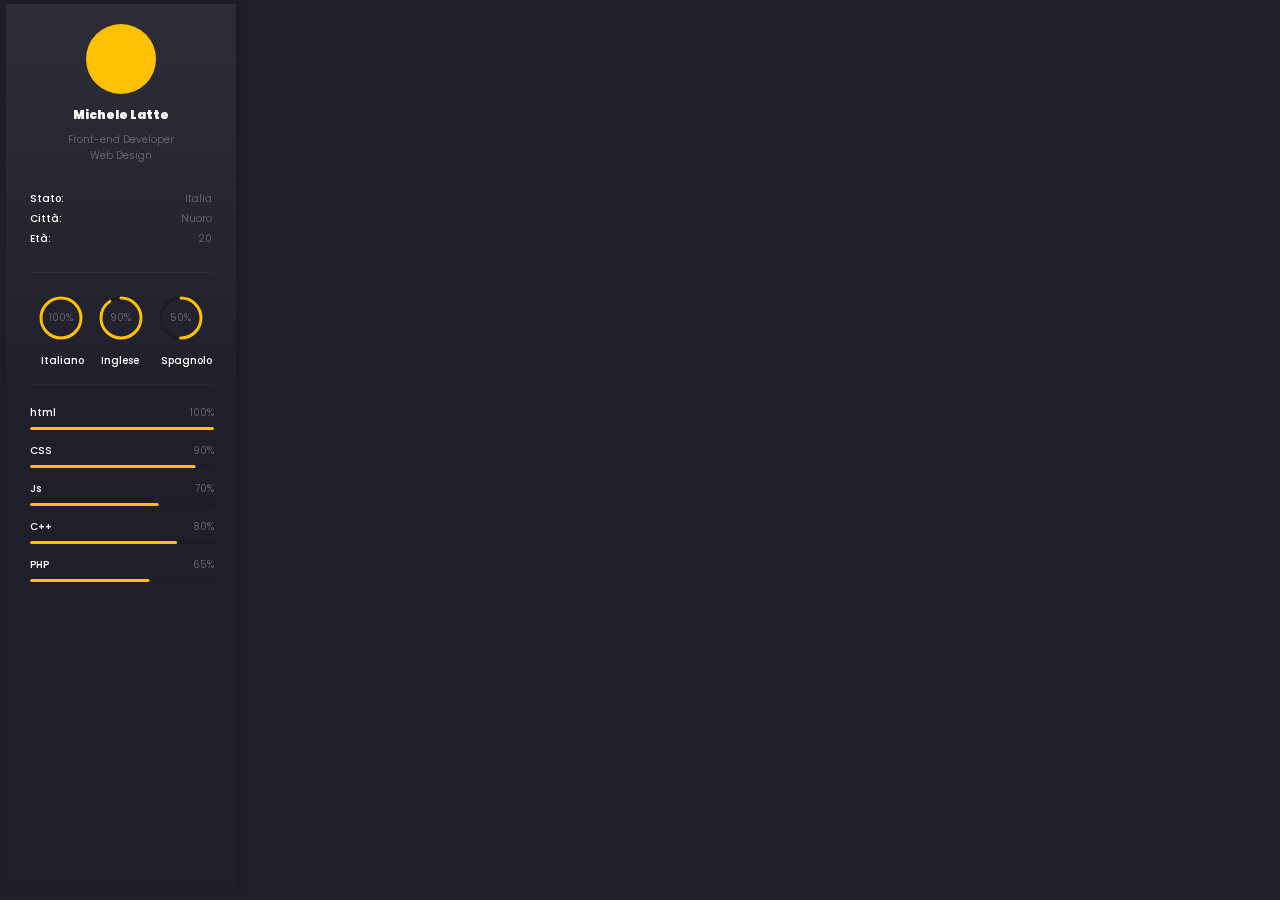
==== index.html @ 339bf73b "modifiche finali sidebar" ====
<!DOCTYPE html>
<html>
    <head>
        <title>portfolio</title>
        <meta charset = "UTF-8">
        <meta name = "viewport" content = "width=device-width, initial-scale=1.0">
        <link href = "https://fonts.googleapis.com/css2?family=Poppins:wght@300;400;500;600&display=swap" rel="stylesheet">
        <link rel = "stylesheet" href = "style.css">    
    </head>
    <body>

        <!-- Bottone sidebar mobile-->
        <button class = "menu-toggle" onclick = "Sidebar()">></button>
        
        <!-- Sidebar -->
        <div class = "sidebar" id = "sidebar">
            <div class = "profile">
                <div class = "pfp"></div>
                <div class = "profile_texts">
                    <p class = "Title">Michele Latte</p>
                    <p class = "Subtitle">Front-end Developer</p>
                    <p class = "Subtitle">Web Design</p>
                </div>    
            </div>

            <div class = "personal_informations">
                <div class = "personal_box">
                    <span class = "personal_a">Stato:</span>
                    <span class = "personal_b">Italia</span>
                </div>
                <div class = "personal_box">
                    <span class = "personal_a">Città:</span>
                    <span class = "personal_b">Nuoro</span>
                </div>
                <div class = "personal_box">
                    <span class = "personal_a">Età:</span>
                    <span class = "personal_b">20</span>    
                </div>    
            </div>

            <hr class = "separè">
            <div class = "languages">
                <div class = "linguistic-knowledge">
                    <div class = "circle-container">
                        <svg class = "svg-container" width = "50" height = "50" viewBox = "0 0 50 50">
                            <circle class = "circle-void-part" r = "20" cx = "25" cy = "25"></circle>
                            <circle class = "circle-yellow-part" r = "20" cx = "25" cy = "25"></circle>
                        </svg>
                        <div class = "circle-value">100%</div>
                    </div>
                    <div class = "language-name">Italiano</div>
                </div>
                <div class = "linguistic-knowledge">
                    <div class = "circle-container">
                        <svg class = "svg-container" width = "50" height = "50" viewBox = "0 0 50 50">
                            <circle class = "circle-void-part" r = "20" cx = "25" cy = "25"></circle>
                            <circle class = "circle-yellow-part" r = "20" cx = "25" cy = "25"></circle>
                        </svg>
                        <div class = "circle-value">90%</div>
                    </div>
                    <div class = "language-name">Inglese</div>
                </div>
                <div class = "linguistic-knowledge">
                    <div class = "circle-container">
                        <svg class = "svg-container" width = "50" height = "50" viewBox = "0 0 50 50">
                            <circle class = "circle-void-part" r = "20" cx = "25" cy = "25"></circle>
                            <circle class = "circle-yellow-part" r = "20" cx = "25" cy = "25"></circle>
                        </svg>
                        <div class = "circle-value">50%</div>
                    </div>
                    <div class = "language-name">Spagnolo</div>
                </div>    
            </div>

            <hr class = "separè">
            <div class = "programming-knowledge">
                <div class = "programming-language-info">
                    <span class = "programming-language-name">html</span>
                    <span class = "programming-language-knowledge">100%</span>
                </div>
                <div class = "programming-progress-bar">
                    <svg class = "progress-bar" width = "100%" height = "3">
                        <rect class = "void-bar" width = "100%" height = "3"></rect>
                        <rect class = "yellow-bar" width = "100%" height = "3"></rect>
                    </svg>
                </div>
                <div class = "programming-language-info">
                    <span class = "programming-language-name">CSS</span>
                    <span class = "programming-language-knowledge">90%</span>
                </div>
                <div class = "programming-progress-bar">
                    <svg class = "progress-bar" width = "100%" height = "3">
                        <rect class = "void-bar" width = "100%" height = "3"></rect>
                        <rect class = "yellow-bar" width = "90%" height = "3"></rect>
                    </svg>
                </div>
                <div class = "programming-language-info">
                    <span class = "programming-language-name">Js</span>
                    <span class = "programming-language-knowledge">70%</span>
                </div>
                <div class = "programming-progress-bar">
                    <svg class = "progress-bar" width = "100%" height = "3">
                        <rect class = "void-bar" width = "100%" height = "3"></rect>
                        <rect class = "yellow-bar" width = "70%" height = "3"></rect>
                    </svg>
                </div>
                <div class = "programming-language-info">
                    <span class = "programming-language-name">C++</span>
                    <span class = "programming-language-knowledge">80%</span>
                </div>
                <div class = "programming-progress-bar">
                    <svg class = "progress-bar" width = "100%" height = "3">
                        <rect class = "void-bar" width = "100%" height = "3"></rect>
                        <rect class = "yellow-bar" width = "80%" height = "3"></rect>
                    </svg>
                </div>
                <div class = "programming-language-info">
                    <span class = "programming-language-name">PHP</span>
                    <span class = "programming-language-knowledge">65%</span>
                </div>
                <div class = "programming-progress-bar">
                    <svg class = "progress-bar" width = "100%" height = "3">
                        <rect class = "void-bar" width = "100%" height = "3"></rect>
                        <rect class = "yellow-bar" width = "65%" height = "3"></rect>
                    </svg>
                </div>   
            </div>
        </div>
    </body>
</html>
<script src = "script.js"></script>
---- style.css ----
:root {
    --colore_principale: #1f1f29;
    --colore_sidebar: #1f1f2b;
    --colore_profilo: #24242f;
    --colore_separè: #62626e2a;
    --colore_schede: #2c2c37;
    --colore_sottotitolo: #62626e;
    --giallo: #ffc101;
    --colore_vuoto: #1b1d24;
}

body, html {
    background-color: var( --colore_principale );
    font-family: 'Poppins', sans-serif;
    margin: 0;
    padding: 0;
}

.menu-toggle{
    display: none;
}
.sidebar {
    position: fixed;
    height: 98vh;
    width: 230px;
    background: linear-gradient( to bottom, #2c2c37 5%, #1f1f2b 47% );
    margin-top: 4px;
    margin-left: 6px;
    box-shadow: 2px 0 10px rgba( 0, 0, 0, 0.2 );
    overflow-y: auto;
}

.profile {
    height: 145px;
    width: 100%;
    padding-top: 20px;
    display: flex;
    flex-direction: column;
    align-items: center;
}

.profile .profile_texts {
    display: flex;
    flex-direction: column;
    align-items: center;
    text-align: center;
}

.profile .Title {
    font-size: 12px;
    color: #fff;
    font-weight: 900;
    margin-bottom: 8px;
}

.profile .Subtitle {
    font-weight: 400;
    font-size: 10px;
    color: var( --colore_sottotitolo );
    margin: 0;
}

.pfp {
    background-color: var( --giallo );
    height: 70px;
    width: 70px;
    border-radius: 50%;
}

.personal_informations {
    padding: 20px 24px 8px;
    display: flex;
    flex-direction: column;
}

.personal_box {
    justify-content: space-between;
    display: flex;
    flex-direction: row;
    padding: 2px 0px;
}

.personal_a {
    text-align: left;
    color: #fff;
    font-weight: 500;
    font-size: 10px;
}

.personal_b {
    text-align: right;
    color: var( --colore_sottotitolo );
    font-weight: 400;
    font-size: 10px;
}

.separè {
    height: 1px;
    width: 80%;
    background-color: var( --colore_separè );
    margin-top: 15px;
    margin-left: 24px;
    border: none;
}

.languages{
    display: flex;
    flex-direction: row;
    justify-content: center;
    padding: 0px 30px;
    margin-top: 20px;
    margin-left: 5px;
}

.linguistic-knowledge {
    display: flex;
    flex-direction: column;
    gap: 10px;
    justify-content: center;
    padding: 0px 5px;
}

.circle-container {
    position: relative;
    width: 50px;
    height: 50px;
}

.svg-container {
    transform: rotate( -90deg );
    width: 100%;
    height: 100%;
}

.circle-void-part {
    fill: transparent;
    stroke: var( --colore_vuoto );
    stroke-width: 3;
}

.circle-yellow-part {
    fill: transparent;
    stroke: var( --giallo );
    stroke-width: 3;
    stroke-linecap: round;
    transition: stroke-dashoffset 0.5s ease-in-out;
}

.circle-value {
    position: absolute;
    top: 50%;
    left: 50%;
    transform: translate( -50%, -50% );
    font-size: 10px;
    color: var(--colore_sottotitolo);
    font-weight: 400;
}

.language-name{
    padding-left: 5px;
    color: #fff;
    font-weight: 500;
    font-size: 10px;
}

.programming-knowledge{
    width: 80%;
    margin-left: 24px;
    margin-top: 20px;
    display: flex;
    flex-direction: column;
}

.programming-language-info{
    width: 100%;
    display: flex;
    flex-direction: row;
    justify-content: space-between;
    margin-bottom: 0px;
}

.programming-language-name {
    text-align: left;
    color: #fff;
    font-weight: 500;
    font-size: 10px;
}

.programming-language-knowledge {
    text-align: right;
    color: var( --colore_sottotitolo );
    font-weight: 400;
    font-size: 10px;
}

.programming-progress-bar{
    height: 4px;
    margin-top: -8px;
    margin-bottom: 26px;
}

.progress-bar {
    margin-top: 0px;
    width: 100%;
    height: 4px;
}

.void-bar {
    fill: var(--colore_vuoto); 
    rx: 2;
    ry: 2;
}

.yellow-bar {
    fill: var(--giallo);    
    rx: 2;
    ry: 2;
}


/* Design da Mobile*/
@media screen and (max-width: 600px) {
    .sidebar {
        transform: translateX(-100%);
        width: 200px;
        height: 100vh;
        position: fixed;
        top: 0;
        left: 0;
        box-shadow: 2px 0 10px rgba(0, 0, 0, 0.2);
    }

    .content {
        margin-left: 0;
    }

    .menu-toggle {
        display: block;
        position: fixed;
        top: 10px;
        left: 10px;
        background-color: var(--giallo);
        color: black;
        border: none;
        font-size: 20px;
        padding: 10px;
        cursor: pointer;
        z-index: 100;
    }

    .sidebar.open {
        transform: translateX(0);
    }
}
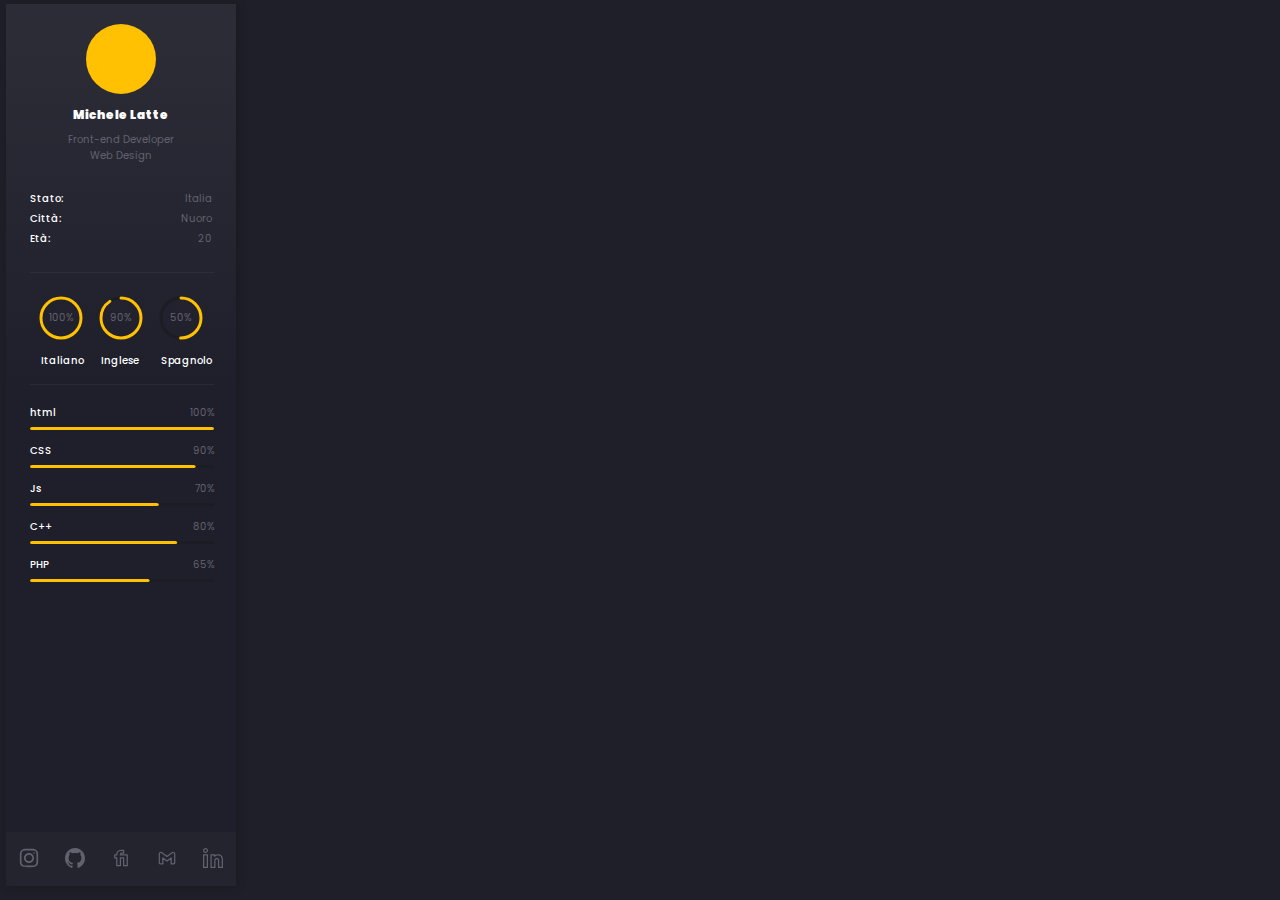
==== commit 191148ba: "modifiche collegamenti sidebar" ====
--- a/index.html
+++ b/index.html
@@ -8,124 +8,144 @@
         <link rel = "stylesheet" href = "style.css">    
     </head>
     <body>
-
         <!-- Bottone sidebar mobile-->
         <button class = "menu-toggle" onclick = "Sidebar()">></button>
-        
+
         <!-- Sidebar -->
-        <div class = "sidebar" id = "sidebar">
-            <div class = "profile">
-                <div class = "pfp"></div>
-                <div class = "profile_texts">
-                    <p class = "Title">Michele Latte</p>
-                    <p class = "Subtitle">Front-end Developer</p>
-                    <p class = "Subtitle">Web Design</p>
-                </div>    
+        <div class = "sidebar">
+            <div class="sidebar-main">
+                <div class = "profile">
+                    <div class = "pfp"></div>
+                    <div class = "profile_texts">
+                        <p class = "Title">Michele Latte</p>
+                        <p class = "Subtitle">Front-end Developer</p>
+                        <p class = "Subtitle">Web Design</p>
+                    </div>    
+                </div>
+
+                <div class = "personal_informations">
+                    <div class = "personal_box">
+                        <span class = "personal_a">Stato:</span>
+                        <span class = "personal_b">Italia</span>
+                    </div>
+                    <div class = "personal_box">
+                        <span class = "personal_a">Città:</span>
+                        <span class = "personal_b">Nuoro</span>
+                    </div>
+                    <div class = "personal_box">
+                        <span class = "personal_a">Età:</span>
+                        <span class = "personal_b">20</span>    
+                    </div>    
+                </div>
+
+                <hr class = "separè">
+                <div class = "languages">
+                    <div class = "linguistic-knowledge">
+                        <div class = "circle-container">
+                            <svg class = "svg-container" width = "50" height = "50" viewBox = "0 0 50 50">
+                                <circle class = "circle-void-part" r = "20" cx = "25" cy = "25"></circle>
+                                <circle class = "circle-yellow-part" r = "20" cx = "25" cy = "25"></circle>
+                            </svg>
+                            <div class = "circle-value">100%</div>
+                        </div>
+                        <div class = "language-name">Italiano</div>
+                    </div>
+                    <div class = "linguistic-knowledge">
+                        <div class = "circle-container">
+                            <svg class = "svg-container" width = "50" height = "50" viewBox = "0 0 50 50">
+                                <circle class = "circle-void-part" r = "20" cx = "25" cy = "25"></circle>
+                                <circle class = "circle-yellow-part" r = "20" cx = "25" cy = "25"></circle>
+                            </svg>
+                            <div class = "circle-value">90%</div>
+                        </div>
+                        <div class = "language-name">Inglese</div>
+                    </div>
+                    <div class = "linguistic-knowledge">
+                        <div class = "circle-container">
+                            <svg class = "svg-container" width = "50" height = "50" viewBox = "0 0 50 50">
+                                <circle class = "circle-void-part" r = "20" cx = "25" cy = "25"></circle>
+                                <circle class = "circle-yellow-part" r = "20" cx = "25" cy = "25"></circle>
+                            </svg>
+                            <div class = "circle-value">50%</div>
+                        </div>
+                        <div class = "language-name">Spagnolo</div>
+                    </div>    
+                </div>
+
+                <hr class = "separè">
+                <div class = "programming-knowledge">
+                    <div class = "programming-language-info">
+                        <span class = "programming-language-name">html</span>
+                        <span class = "programming-language-knowledge">100%</span>
+                    </div>
+                    <div class="programming-progress-bar">
+                        <svg class="progress-bar" width="100%" height="3">
+                            <rect class="void-bar" width="100%" height="3"></rect>
+                            <rect class="yellow-bar" width="100%" height="3"></rect>
+                        </svg>
+                    </div>
+                    <div class = "programming-language-info">
+                        <span class = "programming-language-name">CSS</span>
+                        <span class = "programming-language-knowledge">90%</span>
+                    </div>
+                    <div class="programming-progress-bar">
+                        <svg class="progress-bar" width="100%" height="3">
+                            <rect class="void-bar" width="100%" height="3"></rect>
+                            <rect class="yellow-bar" width="90%" height="3"></rect>
+                        </svg>
+                    </div>
+                    <div class = "programming-language-info">
+                        <span class = "programming-language-name">Js</span>
+                        <span class = "programming-language-knowledge">70%</span>
+                    </div>
+                    <div class="programming-progress-bar">
+                        <svg class="progress-bar" width="100%" height="3">
+                            <rect class="void-bar" width="100%" height="3"></rect>
+                            <rect class="yellow-bar" width="70%" height="3"></rect>
+                        </svg>
+                    </div>
+                    <div class = "programming-language-info">
+                        <span class = "programming-language-name">C++</span>
+                        <span class = "programming-language-knowledge">80%</span>
+                    </div>
+                    <div class="programming-progress-bar">
+                        <svg class="progress-bar" width="100%" height="3">
+                            <rect class="void-bar" width="100%" height="3"></rect>
+                            <rect class="yellow-bar" width="80%" height="3"></rect>
+                        </svg>
+                    </div>
+                    <div class = "programming-language-info">
+                        <span class = "programming-language-name">PHP</span>
+                        <span class = "programming-language-knowledge">65%</span>
+                    </div>
+                    <div class="programming-progress-bar">
+                        <svg class="progress-bar" width="100%" height="3">
+                            <rect class="void-bar" width="100%" height="3"></rect>
+                            <rect class="yellow-bar" width="65%" height="3"></rect>
+                        </svg>
+                    </div>   
+                </div>
             </div>
 
-            <div class = "personal_informations">
-                <div class = "personal_box">
-                    <span class = "personal_a">Stato:</span>
-                    <span class = "personal_b">Italia</span>
-                </div>
-                <div class = "personal_box">
-                    <span class = "personal_a">Città:</span>
-                    <span class = "personal_b">Nuoro</span>
-                </div>
-                <div class = "personal_box">
-                    <span class = "personal_a">Età:</span>
-                    <span class = "personal_b">20</span>    
-                </div>    
-            </div>
-
-            <hr class = "separè">
-            <div class = "languages">
-                <div class = "linguistic-knowledge">
-                    <div class = "circle-container">
-                        <svg class = "svg-container" width = "50" height = "50" viewBox = "0 0 50 50">
-                            <circle class = "circle-void-part" r = "20" cx = "25" cy = "25"></circle>
-                            <circle class = "circle-yellow-part" r = "20" cx = "25" cy = "25"></circle>
-                        </svg>
-                        <div class = "circle-value">100%</div>
-                    </div>
-                    <div class = "language-name">Italiano</div>
-                </div>
-                <div class = "linguistic-knowledge">
-                    <div class = "circle-container">
-                        <svg class = "svg-container" width = "50" height = "50" viewBox = "0 0 50 50">
-                            <circle class = "circle-void-part" r = "20" cx = "25" cy = "25"></circle>
-                            <circle class = "circle-yellow-part" r = "20" cx = "25" cy = "25"></circle>
-                        </svg>
-                        <div class = "circle-value">90%</div>
-                    </div>
-                    <div class = "language-name">Inglese</div>
-                </div>
-                <div class = "linguistic-knowledge">
-                    <div class = "circle-container">
-                        <svg class = "svg-container" width = "50" height = "50" viewBox = "0 0 50 50">
-                            <circle class = "circle-void-part" r = "20" cx = "25" cy = "25"></circle>
-                            <circle class = "circle-yellow-part" r = "20" cx = "25" cy = "25"></circle>
-                        </svg>
-                        <div class = "circle-value">50%</div>
-                    </div>
-                    <div class = "language-name">Spagnolo</div>
-                </div>    
-            </div>
-
-            <hr class = "separè">
-            <div class = "programming-knowledge">
-                <div class = "programming-language-info">
-                    <span class = "programming-language-name">html</span>
-                    <span class = "programming-language-knowledge">100%</span>
-                </div>
-                <div class = "programming-progress-bar">
-                    <svg class = "progress-bar" width = "100%" height = "3">
-                        <rect class = "void-bar" width = "100%" height = "3"></rect>
-                        <rect class = "yellow-bar" width = "100%" height = "3"></rect>
-                    </svg>
-                </div>
-                <div class = "programming-language-info">
-                    <span class = "programming-language-name">CSS</span>
-                    <span class = "programming-language-knowledge">90%</span>
-                </div>
-                <div class = "programming-progress-bar">
-                    <svg class = "progress-bar" width = "100%" height = "3">
-                        <rect class = "void-bar" width = "100%" height = "3"></rect>
-                        <rect class = "yellow-bar" width = "90%" height = "3"></rect>
-                    </svg>
-                </div>
-                <div class = "programming-language-info">
-                    <span class = "programming-language-name">Js</span>
-                    <span class = "programming-language-knowledge">70%</span>
-                </div>
-                <div class = "programming-progress-bar">
-                    <svg class = "progress-bar" width = "100%" height = "3">
-                        <rect class = "void-bar" width = "100%" height = "3"></rect>
-                        <rect class = "yellow-bar" width = "70%" height = "3"></rect>
-                    </svg>
-                </div>
-                <div class = "programming-language-info">
-                    <span class = "programming-language-name">C++</span>
-                    <span class = "programming-language-knowledge">80%</span>
-                </div>
-                <div class = "programming-progress-bar">
-                    <svg class = "progress-bar" width = "100%" height = "3">
-                        <rect class = "void-bar" width = "100%" height = "3"></rect>
-                        <rect class = "yellow-bar" width = "80%" height = "3"></rect>
-                    </svg>
-                </div>
-                <div class = "programming-language-info">
-                    <span class = "programming-language-name">PHP</span>
-                    <span class = "programming-language-knowledge">65%</span>
-                </div>
-                <div class = "programming-progress-bar">
-                    <svg class = "progress-bar" width = "100%" height = "3">
-                        <rect class = "void-bar" width = "100%" height = "3"></rect>
-                        <rect class = "yellow-bar" width = "65%" height = "3"></rect>
-                    </svg>
-                </div>   
+            <div class="sidebar-footer">
+                <button id="instagram">
+                    <svg width="20px" height="20px" viewBox="0 0 24.00 24.00" fill="none" xmlns="http://www.w3.org/2000/svg"><g id="SVGRepo_bgCarrier" stroke-width="0"></g><g id="SVGRepo_tracerCarrier" stroke-linecap="round" stroke-linejoin="round" stroke="#CCCCCC" stroke-width="0.048"></g><g id="SVGRepo_iconCarrier"> <path fill-rule="evenodd" clip-rule="evenodd" d="M12 18C15.3137 18 18 15.3137 18 12C18 8.68629 15.3137 6 12 6C8.68629 6 6 8.68629 6 12C6 15.3137 8.68629 18 12 18ZM12 16C14.2091 16 16 14.2091 16 12C16 9.79086 14.2091 8 12 8C9.79086 8 8 9.79086 8 12C8 14.2091 9.79086 16 12 16Z" fill="#62626e"></path> <path d="M18 5C17.4477 5 17 5.44772 17 6C17 6.55228 17.4477 7 18 7C18.5523 7 19 6.55228 19 6C19 5.44772 18.5523 5 18 5Z" fill="#62626e"></path> <path fill-rule="evenodd" clip-rule="evenodd" d="M1.65396 4.27606C1 5.55953 1 7.23969 1 10.6V13.4C1 16.7603 1 18.4405 1.65396 19.7239C2.2292 20.8529 3.14708 21.7708 4.27606 22.346C5.55953 23 7.23969 23 10.6 23H13.4C16.7603 23 18.4405 23 19.7239 22.346C20.8529 21.7708 21.7708 20.8529 22.346 19.7239C23 18.4405 23 16.7603 23 13.4V10.6C23 7.23969 23 5.55953 22.346 4.27606C21.7708 3.14708 20.8529 2.2292 19.7239 1.65396C18.4405 1 16.7603 1 13.4 1H10.6C7.23969 1 5.55953 1 4.27606 1.65396C3.14708 2.2292 2.2292 3.14708 1.65396 4.27606ZM13.4 3H10.6C8.88684 3 7.72225 3.00156 6.82208 3.0751C5.94524 3.14674 5.49684 3.27659 5.18404 3.43597C4.43139 3.81947 3.81947 4.43139 3.43597 5.18404C3.27659 5.49684 3.14674 5.94524 3.0751 6.82208C3.00156 7.72225 3 8.88684 3 10.6V13.4C3 15.1132 3.00156 16.2777 3.0751 17.1779C3.14674 18.0548 3.27659 18.5032 3.43597 18.816C3.81947 19.5686 4.43139 20.1805 5.18404 20.564C5.49684 20.7234 5.94524 20.8533 6.82208 20.9249C7.72225 20.9984 8.88684 21 10.6 21H13.4C15.1132 21 16.2777 20.9984 17.1779 20.9249C18.0548 20.8533 18.5032 20.7234 18.816 20.564C19.5686 20.1805 20.1805 19.5686 20.564 18.816C20.7234 18.5032 20.8533 18.0548 20.9249 17.1779C20.9984 16.2777 21 15.1132 21 13.4V10.6C21 8.88684 20.9984 7.72225 20.9249 6.82208C20.8533 5.94524 20.7234 5.49684 20.564 5.18404C20.1805 4.43139 19.5686 3.81947 18.816 3.43597C18.5032 3.27659 18.0548 3.14674 17.1779 3.0751C16.2777 3.00156 15.1132 3 13.4 3Z" fill="#62626e"></path> </g></svg>
+                </button>
+                <button id="gitHub">
+                    <svg width="20px" height="20px" viewBox="0 0 20 20" version="1.1" xmlns="http://www.w3.org/2000/svg" xmlns:xlink="http://www.w3.org/1999/xlink" fill="#62626e" stroke="#62626e"><g id="SVGRepo_bgCarrier" stroke-width="0"></g><g id="SVGRepo_tracerCarrier" stroke-linecap="round" stroke-linejoin="round"></g><g id="SVGRepo_iconCarrier"> <title>github [#62626e]</title> <desc>Created with Sketch.</desc> <defs> </defs> <g id="Page-1" stroke="none" stroke-width="1" fill="none" fill-rule="evenodd"> <g id="Dribbble-Light-Preview" transform="translate(-140.000000, -7559.000000)" fill="#62626e"> <g id="icons" transform="translate(56.000000, 160.000000)"> <path d="M94,7399 C99.523,7399 104,7403.59 104,7409.253 C104,7413.782 101.138,7417.624 97.167,7418.981 C96.66,7419.082 96.48,7418.762 96.48,7418.489 C96.48,7418.151 96.492,7417.047 96.492,7415.675 C96.492,7414.719 96.172,7414.095 95.813,7413.777 C98.04,7413.523 100.38,7412.656 100.38,7408.718 C100.38,7407.598 99.992,7406.684 99.35,7405.966 C99.454,7405.707 99.797,7404.664 99.252,7403.252 C99.252,7403.252 98.414,7402.977 96.505,7404.303 C95.706,7404.076 94.85,7403.962 94,7403.958 C93.15,7403.962 92.295,7404.076 91.497,7404.303 C89.586,7402.977 88.746,7403.252 88.746,7403.252 C88.203,7404.664 88.546,7405.707 88.649,7405.966 C88.01,7406.684 87.619,7407.598 87.619,7408.718 C87.619,7412.646 89.954,7413.526 92.175,7413.785 C91.889,7414.041 91.63,7414.493 91.54,7415.156 C90.97,7415.418 89.522,7415.871 88.63,7414.304 C88.63,7414.304 88.101,7413.319 87.097,7413.247 C87.097,7413.247 86.122,7413.234 87.029,7413.87 C87.029,7413.87 87.684,7414.185 88.139,7415.37 C88.139,7415.37 88.726,7417.2 91.508,7416.58 C91.513,7417.437 91.522,7418.245 91.522,7418.489 C91.522,7418.76 91.338,7419.077 90.839,7418.982 C86.865,7417.627 84,7413.783 84,7409.253 C84,7403.59 88.478,7399 94,7399" id="github-[#62626e]"> </path> </g> </g> </g> </g></svg>
+                </button>
+                <button id="fiverr">
+                    <svg width="20px" height="20px" viewBox="0 0 192 192" xmlns="http://www.w3.org/2000/svg" fill="" stroke=""><g id="SVGRepo_bgCarrier" stroke-width="0"></g><g id="SVGRepo_tracerCarrier" stroke-linecap="round" stroke-linejoin="round"></g><g id="SVGRepo_iconCarrier"><path d="M0 0h192v192H0z" style="fill:none"></path><path d="M121.1 170h34.75V67.04H90.21v-7.72s0-9.01 9.01-9.01h21.88V22H99.22s-43.76 0-43.76 37.32v7.72h-19.3v28.31h19.3v74.64h34.75V95.36h30.89V170Z" style="stroke:#62626e;stroke-linejoin:round;stroke-width:12px;fill:none"></path></g></svg>
+                </button>
+                <button id="gmail">
+                    <svg width="20px" height="20px" viewBox="0 0 192 192" xmlns="http://www.w3.org/2000/svg" fill="none"><g id="SVGRepo_bgCarrier" stroke-width="0"></g><g id="SVGRepo_tracerCarrier" stroke-linecap="round" stroke-linejoin="round"></g><g id="SVGRepo_iconCarrier"><path stroke="#62626e" stroke-linejoin="round" stroke-width="12" d="M22 57.265V142c0 5.523 4.477 10 10 10h24V95.056l40 30.278 40-30.278V152h24c5.523 0 10-4.477 10-10V57.265c0-13.233-15.15-20.746-25.684-12.736L96 81.265 47.684 44.53C37.15 36.519 22 44.032 22 57.265Z"></path></g></svg>
+                </button>   
+                <button id="linkedin">
+                    <svg fill="#62626e" width="20px" height="20px" viewBox="0 0 1920 1920" xmlns="http://www.w3.org/2000/svg" stroke="#62626e"><g id="SVGRepo_bgCarrier" stroke-width="0"></g><g id="SVGRepo_tracerCarrier" stroke-linecap="round" stroke-linejoin="round"></g><g id="SVGRepo_iconCarrier"> <path d="M1168 601.321v74.955c72.312-44.925 155.796-71.11 282.643-71.11 412.852 0 465.705 308.588 465.705 577.417v733.213L1438.991 1920v-701.261c0-117.718-42.162-140.06-120.12-140.06-74.114 0-120.12 23.423-120.12 140.06V1920l-483.604-4.204V601.32H1168Zm-687.52-.792v1318.918H0V600.53h480.48Zm-120.12 120.12H120.12v1078.678h240.24V720.65Zm687.52.792H835.267v1075.316l243.364 2.162v-580.18c0-226.427 150.51-260.18 240.24-260.18 109.55 0 240.24 45.165 240.24 260.18v580.18l237.117-2.162v-614.174c0-333.334-93.573-457.298-345.585-457.298-151.472 0-217.057 44.925-281.322 98.98l-16.696 14.173H1047.88V721.441ZM240.24 0c132.493 0 240.24 107.748 240.24 240.24 0 132.493-107.747 240.24-240.24 240.24C107.748 480.48 0 372.733 0 240.24 0 107.748 107.748 0 240.24 0Zm0 120.12c-66.186 0-120.12 53.934-120.12 120.12s53.934 120.12 120.12 120.12 120.12-53.934 120.12-120.12-53.934-120.12-120.12-120.12Z" fill-rule="evenodd"></path> </g></svg>            </div>
+                </button> 
             </div>
         </div>
+           
     </body>
 </html>
 <script src = "script.js"></script>--- a/style.css
+++ b/style.css
@@ -15,18 +15,38 @@
     margin: 0;
     padding: 0;
 }
-
+button{
+    background: transparent;
+    border: none;
+}
 .menu-toggle{
     display: none;
 }
-.sidebar {
+
+.sidebar{
     position: fixed;
+    display: flex;
+    flex-direction: column;
     height: 98vh;
     width: 230px;
-    background: linear-gradient( to bottom, #2c2c37 5%, #1f1f2b 47% );
     margin-top: 4px;
     margin-left: 6px;
-    box-shadow: 2px 0 10px rgba( 0, 0, 0, 0.2 );
+    box-shadow: 2px 0 10px rgba( 0, 0, 0, 0.2 );    
+}
+.sidebar ::-webkit-scrollbar {
+    width: 5px;    
+}
+
+.sidebar ::-webkit-scrollbar-thumb {
+    background: var(--colore_sottotitolo); /* Colore della barra di scorrimento */
+    border-radius: 5px;
+}
+
+
+.sidebar-main {
+    height: 92vh;
+    width: 230px;
+    background: linear-gradient( to bottom, #2c2c37 5%, #1f1f2b 47% );
     overflow-y: auto;
 }
 
@@ -217,6 +237,17 @@
     ry: 2;
 }
 
+.sidebar-footer{
+    display: flex;
+    flex-direction: row;
+    justify-content: space-around;
+    height: 6vh;
+    background-color: var(--colore_profilo);
+    width: 230px;
+}
+.contact{
+    
+}
 
 /* Design da Mobile*/
 @media screen and (max-width: 600px) {
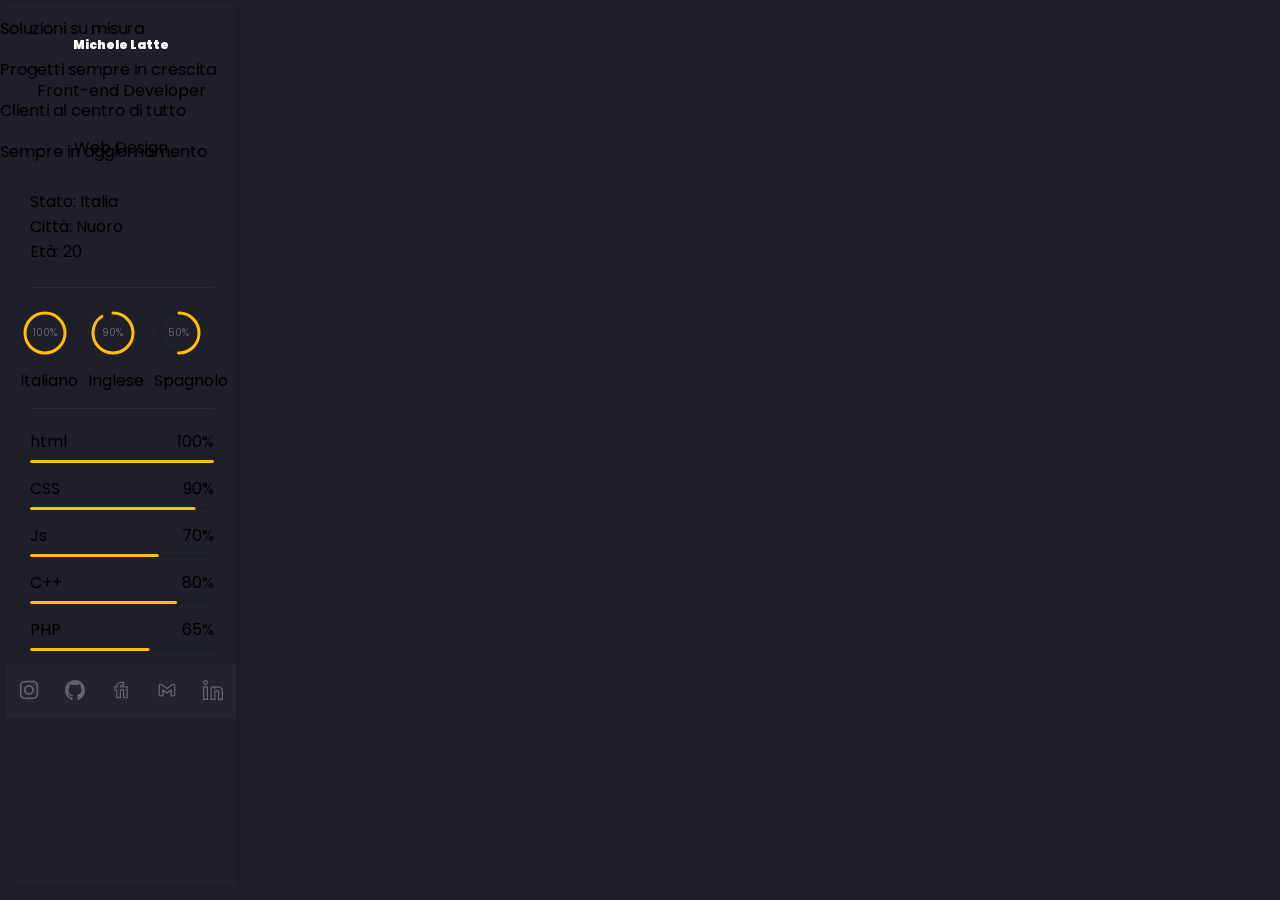
==== commit 67dc7a00: "inizio main section" ====
--- a/index.html
+++ b/index.html
@@ -12,29 +12,29 @@
         <button class = "menu-toggle" onclick = "Sidebar()">></button>
 
         <!-- Sidebar -->
-        <div class = "sidebar">
-            <div class="sidebar-main">
+        <div class = "sidebar" id = "sidebar">
+            <div class="sidebar-body">
                 <div class = "profile">
                     <div class = "pfp"></div>
                     <div class = "profile_texts">
                         <p class = "Title">Michele Latte</p>
-                        <p class = "Subtitle">Front-end Developer</p>
-                        <p class = "Subtitle">Web Design</p>
+                        <p class = "Subtitle-text">Front-end Developer</p>
+                        <p class = "Subtitle-text">Web Design</p>
                     </div>    
                 </div>
 
                 <div class = "personal_informations">
-                    <div class = "personal_box">
-                        <span class = "personal_a">Stato:</span>
-                        <span class = "personal_b">Italia</span>
+                    <div class = "personal-box">
+                        <span class = "white-text">Stato:</span>
+                        <span class = "Subtitle-text">Italia</span>
                     </div>
-                    <div class = "personal_box">
-                        <span class = "personal_a">Città:</span>
-                        <span class = "personal_b">Nuoro</span>
+                    <div class = "personal-box">
+                        <span class = "white-text">Città:</span>
+                        <span class = "Subtitle-text">Nuoro</span>
                     </div>
-                    <div class = "personal_box">
-                        <span class = "personal_a">Età:</span>
-                        <span class = "personal_b">20</span>    
+                    <div class = "personal-box">
+                        <span class = "white-text">Età:</span>
+                        <span class = "Subtitle-text">20</span>    
                     </div>    
                 </div>
 
@@ -48,7 +48,7 @@
                             </svg>
                             <div class = "circle-value">100%</div>
                         </div>
-                        <div class = "language-name">Italiano</div>
+                        <div class = "white-text">Italiano</div>
                     </div>
                     <div class = "linguistic-knowledge">
                         <div class = "circle-container">
@@ -58,7 +58,7 @@
                             </svg>
                             <div class = "circle-value">90%</div>
                         </div>
-                        <div class = "language-name">Inglese</div>
+                        <div class = "white-text">Inglese</div>
                     </div>
                     <div class = "linguistic-knowledge">
                         <div class = "circle-container">
@@ -68,15 +68,15 @@
                             </svg>
                             <div class = "circle-value">50%</div>
                         </div>
-                        <div class = "language-name">Spagnolo</div>
+                        <div class = "white-text">Spagnolo</div>
                     </div>    
                 </div>
 
                 <hr class = "separè">
                 <div class = "programming-knowledge">
                     <div class = "programming-language-info">
-                        <span class = "programming-language-name">html</span>
-                        <span class = "programming-language-knowledge">100%</span>
+                        <span class = "white-text">html</span>
+                        <span class = "Subtitle-text">100%</span>
                     </div>
                     <div class="programming-progress-bar">
                         <svg class="progress-bar" width="100%" height="3">
@@ -85,8 +85,8 @@
                         </svg>
                     </div>
                     <div class = "programming-language-info">
-                        <span class = "programming-language-name">CSS</span>
-                        <span class = "programming-language-knowledge">90%</span>
+                        <span class = "white-text">CSS</span>
+                        <span class = "Subtitle-text">90%</span>
                     </div>
                     <div class="programming-progress-bar">
                         <svg class="progress-bar" width="100%" height="3">
@@ -95,8 +95,8 @@
                         </svg>
                     </div>
                     <div class = "programming-language-info">
-                        <span class = "programming-language-name">Js</span>
-                        <span class = "programming-language-knowledge">70%</span>
+                        <span class = "white-text">Js</span>
+                        <span class = "Subtitle-text">70%</span>
                     </div>
                     <div class="programming-progress-bar">
                         <svg class="progress-bar" width="100%" height="3">
@@ -105,8 +105,8 @@
                         </svg>
                     </div>
                     <div class = "programming-language-info">
-                        <span class = "programming-language-name">C++</span>
-                        <span class = "programming-language-knowledge">80%</span>
+                        <span class = "white-text">C++</span>
+                        <span class = "Subtitle-text">80%</span>
                     </div>
                     <div class="programming-progress-bar">
                         <svg class="progress-bar" width="100%" height="3">
@@ -115,8 +115,8 @@
                         </svg>
                     </div>
                     <div class = "programming-language-info">
-                        <span class = "programming-language-name">PHP</span>
-                        <span class = "programming-language-knowledge">65%</span>
+                        <span class = "white-text">PHP</span>
+                        <span class = "Subtitle-text">65%</span>
                     </div>
                     <div class="programming-progress-bar">
                         <svg class="progress-bar" width="100%" height="3">
@@ -142,10 +142,22 @@
                 </button>   
                 <button id="linkedin">
                     <svg fill="#62626e" width="20px" height="20px" viewBox="0 0 1920 1920" xmlns="http://www.w3.org/2000/svg" stroke="#62626e"><g id="SVGRepo_bgCarrier" stroke-width="0"></g><g id="SVGRepo_tracerCarrier" stroke-linecap="round" stroke-linejoin="round"></g><g id="SVGRepo_iconCarrier"> <path d="M1168 601.321v74.955c72.312-44.925 155.796-71.11 282.643-71.11 412.852 0 465.705 308.588 465.705 577.417v733.213L1438.991 1920v-701.261c0-117.718-42.162-140.06-120.12-140.06-74.114 0-120.12 23.423-120.12 140.06V1920l-483.604-4.204V601.32H1168Zm-687.52-.792v1318.918H0V600.53h480.48Zm-120.12 120.12H120.12v1078.678h240.24V720.65Zm687.52.792H835.267v1075.316l243.364 2.162v-580.18c0-226.427 150.51-260.18 240.24-260.18 109.55 0 240.24 45.165 240.24 260.18v580.18l237.117-2.162v-614.174c0-333.334-93.573-457.298-345.585-457.298-151.472 0-217.057 44.925-281.322 98.98l-16.696 14.173H1047.88V721.441ZM240.24 0c132.493 0 240.24 107.748 240.24 240.24 0 132.493-107.747 240.24-240.24 240.24C107.748 480.48 0 372.733 0 240.24 0 107.748 107.748 0 240.24 0Zm0 120.12c-66.186 0-120.12 53.934-120.12 120.12s53.934 120.12 120.12 120.12 120.12-53.934 120.12-120.12-53.934-120.12-120.12-120.12Z" fill-rule="evenodd"></path> </g></svg>            </div>
-                </button> 
+        </div>
+
+        <!--sezione principale del sito-->
+        <div class = "main-section">
+            <div class="main-picture">
+
+            </div>
+        <!--SECTION PROVVISORIA PERCHè NON HO UN BUON NUMERO DI CLIENTI SODDISFATTI, PROGETTI CONCLUSI ECC.-->
+            <div class = "main-text-banner">
+                <p class = "white-text">Soluzioni su misura</p>
+                <p class = "white-text">Progetti sempre in crescita</p>
+                <p class = "white-text">Clienti al centro di tutto</p>
+                <p class = "white-text">Sempre in aggiornamento </p>
             </div>
         </div>
-           
+
     </body>
 </html>
 <script src = "script.js"></script>--- a/style.css
+++ b/style.css
@@ -15,6 +15,12 @@
     margin: 0;
     padding: 0;
 }
+body{
+    display: flex;
+    flex-direction: row;
+    overflow-x: hidden;
+}
+
 button{
     background: transparent;
     border: none;
@@ -31,7 +37,8 @@
     width: 230px;
     margin-top: 4px;
     margin-left: 6px;
-    box-shadow: 2px 0 10px rgba( 0, 0, 0, 0.2 );    
+    box-shadow: 2px 0 10px rgba( 0, 0, 0, 0.2 );   
+    overflow-x: hidden; 
 }
 .sidebar ::-webkit-scrollbar {
     width: 5px;    
@@ -245,20 +252,12 @@
     background-color: var(--colore_profilo);
     width: 230px;
 }
-.contact{
-    
-}
+
 
 /* Design da Mobile*/
 @media screen and (max-width: 600px) {
     .sidebar {
-        transform: translateX(-100%);
-        width: 200px;
-        height: 100vh;
-        position: fixed;
-        top: 0;
-        left: 0;
-        box-shadow: 2px 0 10px rgba(0, 0, 0, 0.2);
+        transform: translateX(-50vh);
     }
 
     .content {
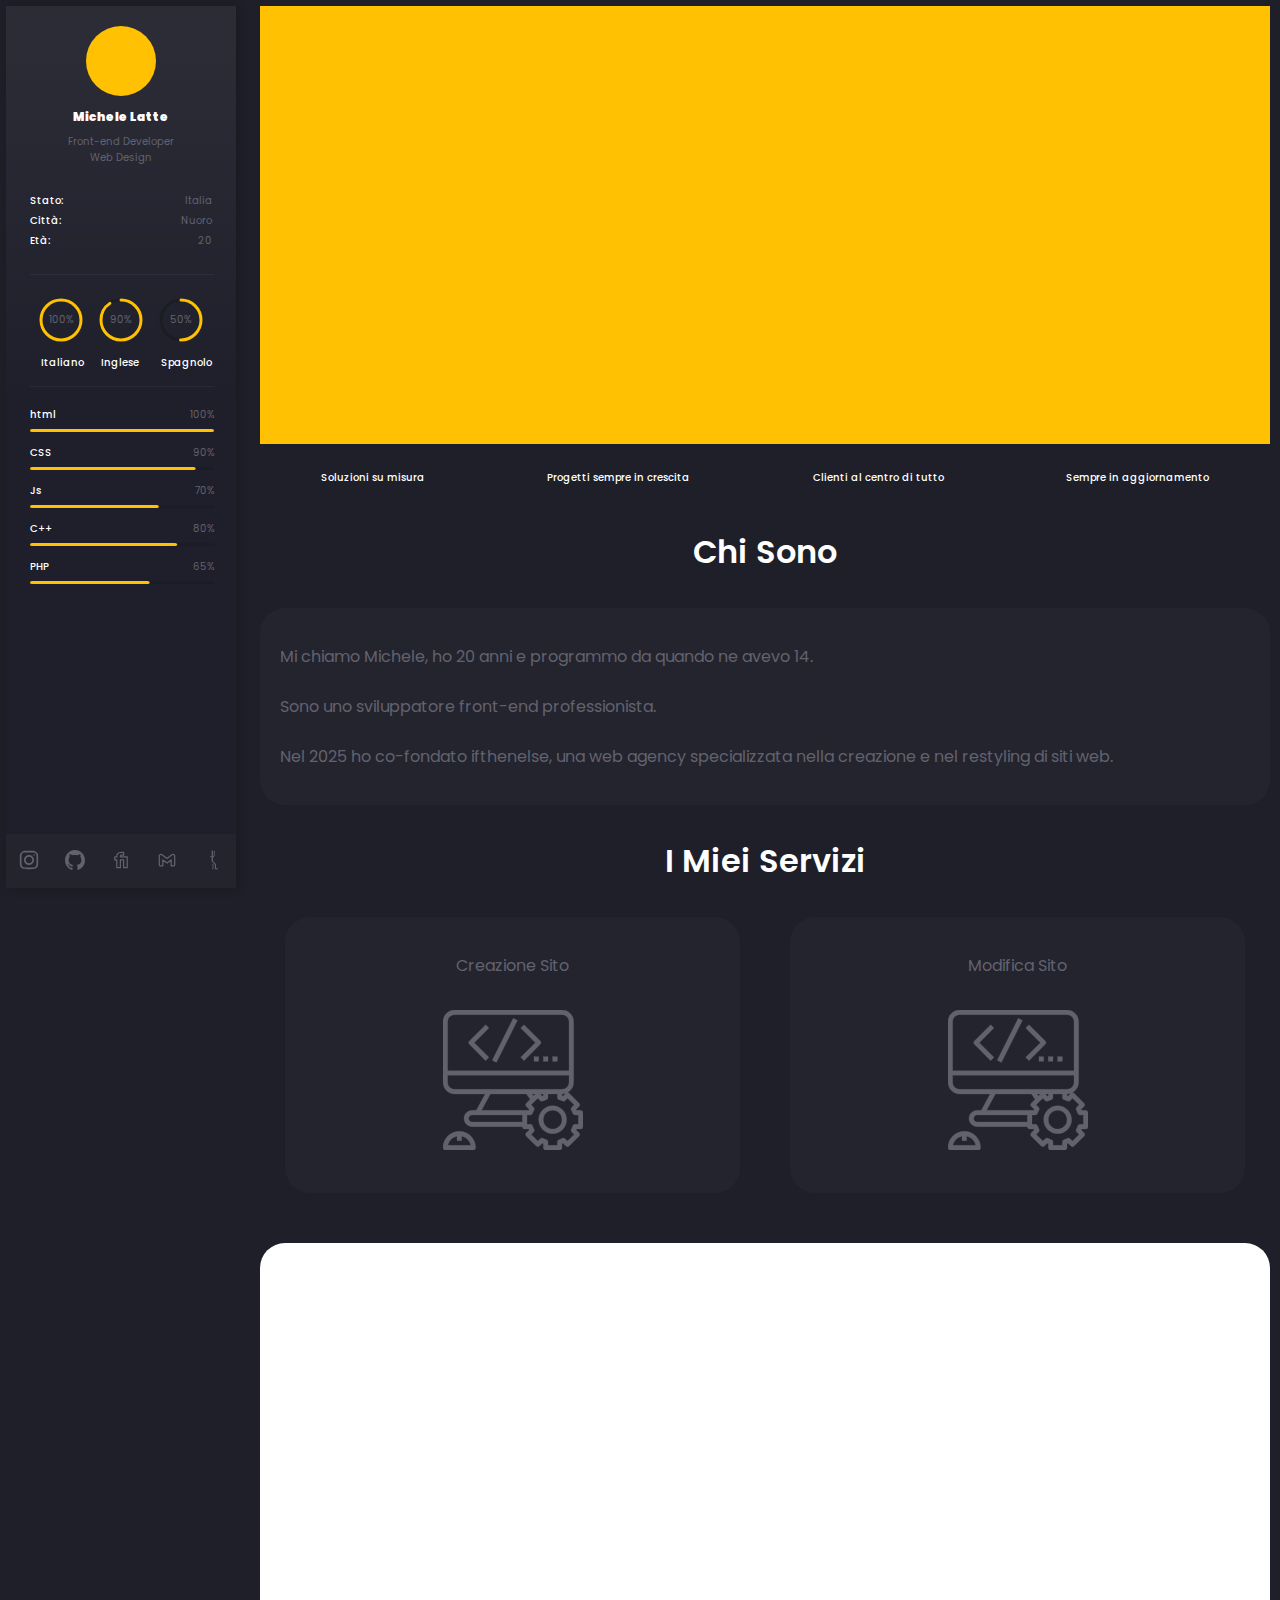
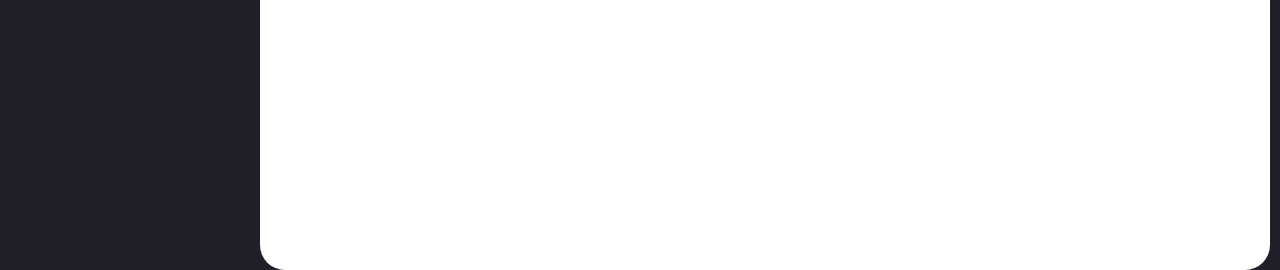
==== commit 59d83fa8: "calendar" ====
--- a/index.html
+++ b/index.html
@@ -140,15 +140,15 @@
                 <button id="gmail">
                     <svg width="20px" height="20px" viewBox="0 0 192 192" xmlns="http://www.w3.org/2000/svg" fill="none"><g id="SVGRepo_bgCarrier" stroke-width="0"></g><g id="SVGRepo_tracerCarrier" stroke-linecap="round" stroke-linejoin="round"></g><g id="SVGRepo_iconCarrier"><path stroke="#62626e" stroke-linejoin="round" stroke-width="12" d="M22 57.265V142c0 5.523 4.477 10 10 10h24V95.056l40 30.278 40-30.278V152h24c5.523 0 10-4.477 10-10V57.265c0-13.233-15.15-20.746-25.684-12.736L96 81.265 47.684 44.53C37.15 36.519 22 44.032 22 57.265Z"></path></g></svg>
                 </button>   
-                <button id="linkedin">
-                    <svg fill="#62626e" width="20px" height="20px" viewBox="0 0 1920 1920" xmlns="http://www.w3.org/2000/svg" stroke="#62626e"><g id="SVGRepo_bgCarrier" stroke-width="0"></g><g id="SVGRepo_tracerCarrier" stroke-linecap="round" stroke-linejoin="round"></g><g id="SVGRepo_iconCarrier"> <path d="M1168 601.321v74.955c72.312-44.925 155.796-71.11 282.643-71.11 412.852 0 465.705 308.588 465.705 577.417v733.213L1438.991 1920v-701.261c0-117.718-42.162-140.06-120.12-140.06-74.114 0-120.12 23.423-120.12 140.06V1920l-483.604-4.204V601.32H1168Zm-687.52-.792v1318.918H0V600.53h480.48Zm-120.12 120.12H120.12v1078.678h240.24V720.65Zm687.52.792H835.267v1075.316l243.364 2.162v-580.18c0-226.427 150.51-260.18 240.24-260.18 109.55 0 240.24 45.165 240.24 260.18v580.18l237.117-2.162v-614.174c0-333.334-93.573-457.298-345.585-457.298-151.472 0-217.057 44.925-281.322 98.98l-16.696 14.173H1047.88V721.441ZM240.24 0c132.493 0 240.24 107.748 240.24 240.24 0 132.493-107.747 240.24-240.24 240.24C107.748 480.48 0 372.733 0 240.24 0 107.748 107.748 0 240.24 0Zm0 120.12c-66.186 0-120.12 53.934-120.12 120.12s53.934 120.12 120.12 120.12 120.12-53.934 120.12-120.12-53.934-120.12-120.12-120.12Z" fill-rule="evenodd"></path> </g></svg>            </div>
+                <button id="ifthenelse">
+                    <img src="img\ifthenelse.png" width="20px" height="20px">
+                </button>
+            </div>
         </div>
 
         <!--sezione principale del sito-->
         <div class = "main-section">
-            <div class="main-picture">
-
-            </div>
+            <div class="main-picture">        </div>
         <!--SECTION PROVVISORIA PERCHè NON HO UN BUON NUMERO DI CLIENTI SODDISFATTI, PROGETTI CONCLUSI ECC.-->
             <div class = "main-text-banner">
                 <p class = "white-text">Soluzioni su misura</p>
@@ -156,8 +156,40 @@
                 <p class = "white-text">Clienti al centro di tutto</p>
                 <p class = "white-text">Sempre in aggiornamento </p>
             </div>
+           
+            
+
+            <div class="block-title">
+                <p class ="white-text">Chi Sono</p> 
+            </div>
+            <div class = "block-subtitle">
+                <p class = "Subtitle-text">Mi chiamo Michele, ho 20 anni e programmo da quando ne avevo 14. <br><br> Sono uno sviluppatore front-end professionista.<br><br>Nel 2025 ho co-fondato ifthenelse, una web agency specializzata nella creazione e nel restyling di siti web.</p>
+            </div>
+            
+        
+            <div class="block-title">
+                <p class ="white-text">I Miei Servizi </p> 
+            </div>
+            <div class="services">
+                <div class = "block-subtitle">
+                    <p class = "Subtitle-text">Creazione Sito</p>
+                    <p class = "Subtitle-text"><svg fill="#62626e" version="1.1" id="Layer_1" xmlns="http://www.w3.org/2000/svg" xmlns:xlink="http://www.w3.org/1999/xlink" viewBox="0 0 480 480" xml:space="preserve" width="140px" height="140px" stroke="#62626e"><g id="SVGRepo_bgCarrier" stroke-width="0"></g><g id="SVGRepo_tracerCarrier" stroke-linecap="round" stroke-linejoin="round"></g><g id="SVGRepo_iconCarrier"> <g> <g> <path d="M56,416c-30.872,0-56,25.128-56,56c0,4.424,3.576,8,8,8h96c4.424,0,8-3.576,8-8C112,441.128,86.872,416,56,416z M16.808,464C19.992,448.36,32.36,436.072,48,432.88V448h16v-15.12c15.64,3.2,28.008,15.48,31.192,31.12H16.808z"></path> </g> </g> <g> <g> <path d="M472,344h-14.032c-0.44-1.112-0.896-2.216-1.392-3.328l9.928-9.928c3.128-3.128,3.128-8.184,0-11.312l-33.936-33.936 c-1.656-1.656-3.84-2.376-6.008-2.272C439.24,276.496,448,263.32,448,248V40c0-22.056-17.944-40-40-40H40C17.944,0,0,17.944,0,40 v208c0,22.056,17.944,40,40,40h104.4l-30.224,56H112h-12c-15.44,0-28,12.56-28,28s12.56,28,28,28h172c0,4.424,3.576,8,8,8h14.032 c0.44,1.112,0.896,2.216,1.392,3.328l-9.928,9.928c-3.128,3.128-3.128,8.184,0,11.312l33.936,33.936 c3.128,3.128,8.184,3.128,11.312,0l9.928-9.928c1.112,0.496,2.216,0.952,3.328,1.392V472c0,4.424,3.576,8,8,8h48 c4.424,0,8-3.576,8-8v-14.032c1.112-0.44,2.216-0.896,3.328-1.392l9.928,9.928c3.128,3.128,8.184,3.128,11.312,0l33.936-33.936 c3.128-3.128,3.128-8.184,0-11.312l-9.928-9.928c0.496-1.112,0.952-2.216,1.392-3.328H472c4.424,0,8-3.576,8-8v-48 C480,347.576,476.424,344,472,344z M16,40c0-13.232,10.768-24,24-24h368c13.232,0,24,10.768,24,24v168H16V40z M40,272 c-13.232,0-24-10.768-24-24v-24h416v24c0,13.232-10.768,24-24,24h-8h-48h-61.808H157.808H40z M421.152,285.6l-9.824,9.824 c-1.112-0.496-2.216-0.952-3.328-1.392V288C412.632,288,417.008,287.056,421.152,285.6z M344,288v6.032 c-1.112,0.44-2.216,0.896-3.328,1.392L333.248,288H344z M316.92,288l-6.896,6.896L305.328,288H316.92z M272,384H100 c-6.616,0-12-5.384-12-12c0-6.616,5.384-12,12-12h12h6.944H272V384z M132.356,343.992L162.576,288h123.392l12.544,18.408 l-13.016,13.016c-3.128,3.128-3.128,8.184,0,11.312l9.928,9.928c-0.496,1.112-0.952,2.216-1.392,3.328H280H132.356z M464,392 h-11.672c-3.496,0-6.576,2.264-7.632,5.592c-1.216,3.864-2.856,7.8-4.88,11.672c-1.616,3.104-1.032,6.888,1.44,9.36l8.288,8.288 l-22.624,22.624l-8.288-8.288c-2.48-2.472-6.256-3.048-9.36-1.44c-3.872,2.024-7.808,3.664-11.672,4.88 c-3.336,1.064-5.6,4.144-5.6,7.64V464h-32v-11.672c0-3.496-2.264-6.576-5.592-7.632c-3.864-1.216-7.8-2.856-11.672-4.88 c-3.104-1.608-6.888-1.032-9.36,1.44l-8.288,8.288l-22.624-22.624l8.288-8.288c2.472-2.472,3.056-6.256,1.44-9.36 c-2.024-3.872-3.664-7.808-4.88-11.672c-1.064-3.336-4.144-5.6-7.64-5.6H288v-32h11.672c3.496,0,6.576-2.264,7.632-5.592 c1.216-3.864,2.856-7.8,4.88-11.672c1.616-3.104,1.032-6.888-1.44-9.36l-8.288-8.288l22.624-22.624l8.288,8.288 c2.472,2.48,6.256,3.056,9.36,1.44c3.872-2.024,7.808-3.664,11.672-4.88c3.336-1.064,5.6-4.144,5.6-7.64V288h32v11.672 c0,3.496,2.264,6.576,5.592,7.632c3.864,1.216,7.8,2.856,11.672,4.88c3.104,1.616,6.88,1.04,9.36-1.44l8.288-8.288l22.624,22.624 l-8.288,8.288c-2.472,2.472-3.056,6.256-1.44,9.36c2.024,3.872,3.664,7.808,4.88,11.672c1.064,3.336,4.144,5.6,7.64,5.6H464V392z"></path> </g> </g> <g> <g> <path d="M376,328c-26.472,0-48,21.528-48,48s21.528,48,48,48s48-21.528,48-48S402.472,328,376,328z M376,408 c-17.648,0-32-14.352-32-32s14.352-32,32-32s32,14.352,32,32S393.648,408,376,408z"></path> </g> </g> <g> <g> <path d="M157.656,61.656l-11.312-11.312l-56,56c-3.128,3.128-3.128,8.184,0,11.312l56,56l11.312-11.312L107.312,112 L157.656,61.656z"></path> </g> </g> <g> <g> <path d="M333.656,106.344l-56-56l-11.312,11.312L316.688,112l-50.344,50.344l11.312,11.312l56-56 C336.784,114.528,336.784,109.472,333.656,106.344z"></path> </g> </g> <g> <g> <rect x="131.509" y="96.019" transform="matrix(0.4472 -0.8944 0.8944 0.4472 24.1457 247.1068)" width="160.955" height="16"></rect> </g> </g> <g> <g> <rect x="312" y="160" width="16" height="16"></rect> </g> </g> <g> <g> <rect x="344" y="160" width="16" height="16"></rect> </g> </g> <g> <g> <rect x="376" y="160" width="16" height="16"></rect> </g> </g> </g></svg></p>
+                </div>
+                <div class = "block-subtitle">
+                    <p class = "Subtitle-text">Modifica Sito</p>
+                    <p class = "Subtitle-text"><svg fill="#62626e" version="1.1" id="Layer_1" xmlns="http://www.w3.org/2000/svg" xmlns:xlink="http://www.w3.org/1999/xlink" viewBox="0 0 480 480" xml:space="preserve" width="140px" height="140px" stroke="#62626e"><g id="SVGRepo_bgCarrier" stroke-width="0"></g><g id="SVGRepo_tracerCarrier" stroke-linecap="round" stroke-linejoin="round"></g><g id="SVGRepo_iconCarrier"> <g> <g> <path d="M56,416c-30.872,0-56,25.128-56,56c0,4.424,3.576,8,8,8h96c4.424,0,8-3.576,8-8C112,441.128,86.872,416,56,416z M16.808,464C19.992,448.36,32.36,436.072,48,432.88V448h16v-15.12c15.64,3.2,28.008,15.48,31.192,31.12H16.808z"></path> </g> </g> <g> <g> <path d="M472,344h-14.032c-0.44-1.112-0.896-2.216-1.392-3.328l9.928-9.928c3.128-3.128,3.128-8.184,0-11.312l-33.936-33.936 c-1.656-1.656-3.84-2.376-6.008-2.272C439.24,276.496,448,263.32,448,248V40c0-22.056-17.944-40-40-40H40C17.944,0,0,17.944,0,40 v208c0,22.056,17.944,40,40,40h104.4l-30.224,56H112h-12c-15.44,0-28,12.56-28,28s12.56,28,28,28h172c0,4.424,3.576,8,8,8h14.032 c0.44,1.112,0.896,2.216,1.392,3.328l-9.928,9.928c-3.128,3.128-3.128,8.184,0,11.312l33.936,33.936 c3.128,3.128,8.184,3.128,11.312,0l9.928-9.928c1.112,0.496,2.216,0.952,3.328,1.392V472c0,4.424,3.576,8,8,8h48 c4.424,0,8-3.576,8-8v-14.032c1.112-0.44,2.216-0.896,3.328-1.392l9.928,9.928c3.128,3.128,8.184,3.128,11.312,0l33.936-33.936 c3.128-3.128,3.128-8.184,0-11.312l-9.928-9.928c0.496-1.112,0.952-2.216,1.392-3.328H472c4.424,0,8-3.576,8-8v-48 C480,347.576,476.424,344,472,344z M16,40c0-13.232,10.768-24,24-24h368c13.232,0,24,10.768,24,24v168H16V40z M40,272 c-13.232,0-24-10.768-24-24v-24h416v24c0,13.232-10.768,24-24,24h-8h-48h-61.808H157.808H40z M421.152,285.6l-9.824,9.824 c-1.112-0.496-2.216-0.952-3.328-1.392V288C412.632,288,417.008,287.056,421.152,285.6z M344,288v6.032 c-1.112,0.44-2.216,0.896-3.328,1.392L333.248,288H344z M316.92,288l-6.896,6.896L305.328,288H316.92z M272,384H100 c-6.616,0-12-5.384-12-12c0-6.616,5.384-12,12-12h12h6.944H272V384z M132.356,343.992L162.576,288h123.392l12.544,18.408 l-13.016,13.016c-3.128,3.128-3.128,8.184,0,11.312l9.928,9.928c-0.496,1.112-0.952,2.216-1.392,3.328H280H132.356z M464,392 h-11.672c-3.496,0-6.576,2.264-7.632,5.592c-1.216,3.864-2.856,7.8-4.88,11.672c-1.616,3.104-1.032,6.888,1.44,9.36l8.288,8.288 l-22.624,22.624l-8.288-8.288c-2.48-2.472-6.256-3.048-9.36-1.44c-3.872,2.024-7.808,3.664-11.672,4.88 c-3.336,1.064-5.6,4.144-5.6,7.64V464h-32v-11.672c0-3.496-2.264-6.576-5.592-7.632c-3.864-1.216-7.8-2.856-11.672-4.88 c-3.104-1.608-6.888-1.032-9.36,1.44l-8.288,8.288l-22.624-22.624l8.288-8.288c2.472-2.472,3.056-6.256,1.44-9.36 c-2.024-3.872-3.664-7.808-4.88-11.672c-1.064-3.336-4.144-5.6-7.64-5.6H288v-32h11.672c3.496,0,6.576-2.264,7.632-5.592 c1.216-3.864,2.856-7.8,4.88-11.672c1.616-3.104,1.032-6.888-1.44-9.36l-8.288-8.288l22.624-22.624l8.288,8.288 c2.472,2.48,6.256,3.056,9.36,1.44c3.872-2.024,7.808-3.664,11.672-4.88c3.336-1.064,5.6-4.144,5.6-7.64V288h32v11.672 c0,3.496,2.264,6.576,5.592,7.632c3.864,1.216,7.8,2.856,11.672,4.88c3.104,1.616,6.88,1.04,9.36-1.44l8.288-8.288l22.624,22.624 l-8.288,8.288c-2.472,2.472-3.056,6.256-1.44,9.36c2.024,3.872,3.664,7.808,4.88,11.672c1.064,3.336,4.144,5.6,7.64,5.6H464V392z"></path> </g> </g> <g> <g> <path d="M376,328c-26.472,0-48,21.528-48,48s21.528,48,48,48s48-21.528,48-48S402.472,328,376,328z M376,408 c-17.648,0-32-14.352-32-32s14.352-32,32-32s32,14.352,32,32S393.648,408,376,408z"></path> </g> </g> <g> <g> <path d="M157.656,61.656l-11.312-11.312l-56,56c-3.128,3.128-3.128,8.184,0,11.312l56,56l11.312-11.312L107.312,112 L157.656,61.656z"></path> </g> </g> <g> <g> <path d="M333.656,106.344l-56-56l-11.312,11.312L316.688,112l-50.344,50.344l11.312,11.312l56-56 C336.784,114.528,336.784,109.472,333.656,106.344z"></path> </g> </g> <g> <g> <rect x="131.509" y="96.019" transform="matrix(0.4472 -0.8944 0.8944 0.4472 24.1457 247.1068)" width="160.955" height="16"></rect> </g> </g> <g> <g> <rect x="312" y="160" width="16" height="16"></rect> </g> </g> <g> <g> <rect x="344" y="160" width="16" height="16"></rect> </g> </g> <g> <g> <rect x="376" y="160" width="16" height="16"></rect> </g> </g> </g></svg></p>
+                </div>
+            </div>
+            <!--aggiungere progetti-->
+
+
+
+
+
+            <div class="appointment">    
+                <iframe src="https://calendar.google.com/calendar/appointments/schedules/AcZssZ1efc6U1Bj19ImkWDgNvUO7arcrU5FN4aFaQwSe7t9esn5Y6b6I7U9T3omDlKkQeqW9-HiM5pQx?gv=true" style="border: 0" width="100%" height="600" frameborder="0"></iframe>                
+            </div>
         </div>
-
     </body>
 </html>
 <script src = "script.js"></script>--- a/style.css
+++ b/style.css
@@ -15,10 +15,17 @@
     margin: 0;
     padding: 0;
 }
-body{
-    display: flex;
-    flex-direction: row;
-    overflow-x: hidden;
+
+.white-text{
+    color: #fff;
+    font-weight: 500;
+    font-size: 10px;
+}
+
+.Subtitle-text{
+    font-weight: 400;
+    font-size: 10px;
+    color: var( --colore_sottotitolo );
 }
 
 button{
@@ -35,10 +42,9 @@
     flex-direction: column;
     height: 98vh;
     width: 230px;
-    margin-top: 4px;
     margin-left: 6px;
-    box-shadow: 2px 0 10px rgba( 0, 0, 0, 0.2 );   
-    overflow-x: hidden; 
+    box-shadow: 2px 0 10px rgba( 0, 0, 0, 0.2 );
+    z-index: 10;    
 }
 .sidebar ::-webkit-scrollbar {
     width: 5px;    
@@ -50,7 +56,7 @@
 }
 
 
-.sidebar-main {
+.sidebar-body {
     height: 92vh;
     width: 230px;
     background: linear-gradient( to bottom, #2c2c37 5%, #1f1f2b 47% );
@@ -72,6 +78,7 @@
     align-items: center;
     text-align: center;
 }
+
 
 .profile .Title {
     font-size: 12px;
@@ -80,10 +87,8 @@
     margin-bottom: 8px;
 }
 
-.profile .Subtitle {
-    font-weight: 400;
-    font-size: 10px;
-    color: var( --colore_sottotitolo );
+.profile .Subtitle-text {
+    
     margin: 0;
 }
 
@@ -100,24 +105,23 @@
     flex-direction: column;
 }
 
-.personal_box {
+.personal-box {
     justify-content: space-between;
     display: flex;
     flex-direction: row;
     padding: 2px 0px;
 }
 
-.personal_a {
+
+
+
+.personal_-box .white-text {
     text-align: left;
-    color: #fff;
-    font-weight: 500;
-    font-size: 10px;
-}
-
-.personal_b {
-    text-align: right;
-    color: var( --colore_sottotitolo );
-    font-weight: 400;
+    
+}
+
+.personal-box .Subtitle-text{
+   
     font-size: 10px;
 }
 
@@ -183,11 +187,8 @@
     font-weight: 400;
 }
 
-.language-name{
+.linguistic-knowledge .white-text{
     padding-left: 5px;
-    color: #fff;
-    font-weight: 500;
-    font-size: 10px;
 }
 
 .programming-knowledge{
@@ -206,18 +207,13 @@
     margin-bottom: 0px;
 }
 
-.programming-language-name {
+.programming-knowledge .white-text {
     text-align: left;
-    color: #fff;
-    font-weight: 500;
-    font-size: 10px;
-}
-
-.programming-language-knowledge {
-    text-align: right;
-    color: var( --colore_sottotitolo );
-    font-weight: 400;
-    font-size: 10px;
+    
+}
+
+.programming-knowledge .Subtitle-text{
+    text-align: right;    
 }
 
 .programming-progress-bar{
@@ -253,11 +249,83 @@
     width: 230px;
 }
 
-
+.main-section{
+    z-index: 1;
+    height: 98vh;
+    margin-left: 260px;
+    margin-top: 6px;
+    margin-right: 10px;
+}
+
+.main-picture{
+    background-color: var(--giallo);
+    width: 100%;
+    height :48.7vh;
+}
+
+.main-text-banner{
+    display: flex;
+    flex-direction: row;
+    margin-top: 16px;
+    justify-content: space-around;
+}
+
+.block-title .white-text{
+    text-align: center;
+    font-size: 32px;
+    font-weight: 600;
+}
+
+.block-subtitle{
+    background-color: var(--colore_profilo);
+    border-radius: 25px;
+    padding: 20px 20px;
+}
+
+.block-subtitle .Subtitle-text{
+    font-size: 16px;
+}
+
+.services{
+    display: flex;
+    flex-direction: row;
+    justify-content: space-around;
+}
+
+.services .block-subtitle{
+    margin: 0px 25px;
+    display: flex;
+    flex-direction: column;
+    align-items: center;
+    width:62vh;
+    margin-bottom: 25px;
+}
+
+
+
+
+
+
+
+
+
+
+.appointment{
+    background-color: #fff;
+    padding-top: 20px;
+    margin-top: 25px;
+    border-radius: 25px;
+}
 /* Design da Mobile*/
 @media screen and (max-width: 600px) {
     .sidebar {
-        transform: translateX(-50vh);
+        transform: translateX(-240px);
+        width: 200px;
+        height: 100vh;
+        position: fixed;
+        top: 0;
+        left: 0;
+        box-shadow: 2px 0 10px rgba(0, 0, 0, 0.2);
     }
 
     .content {
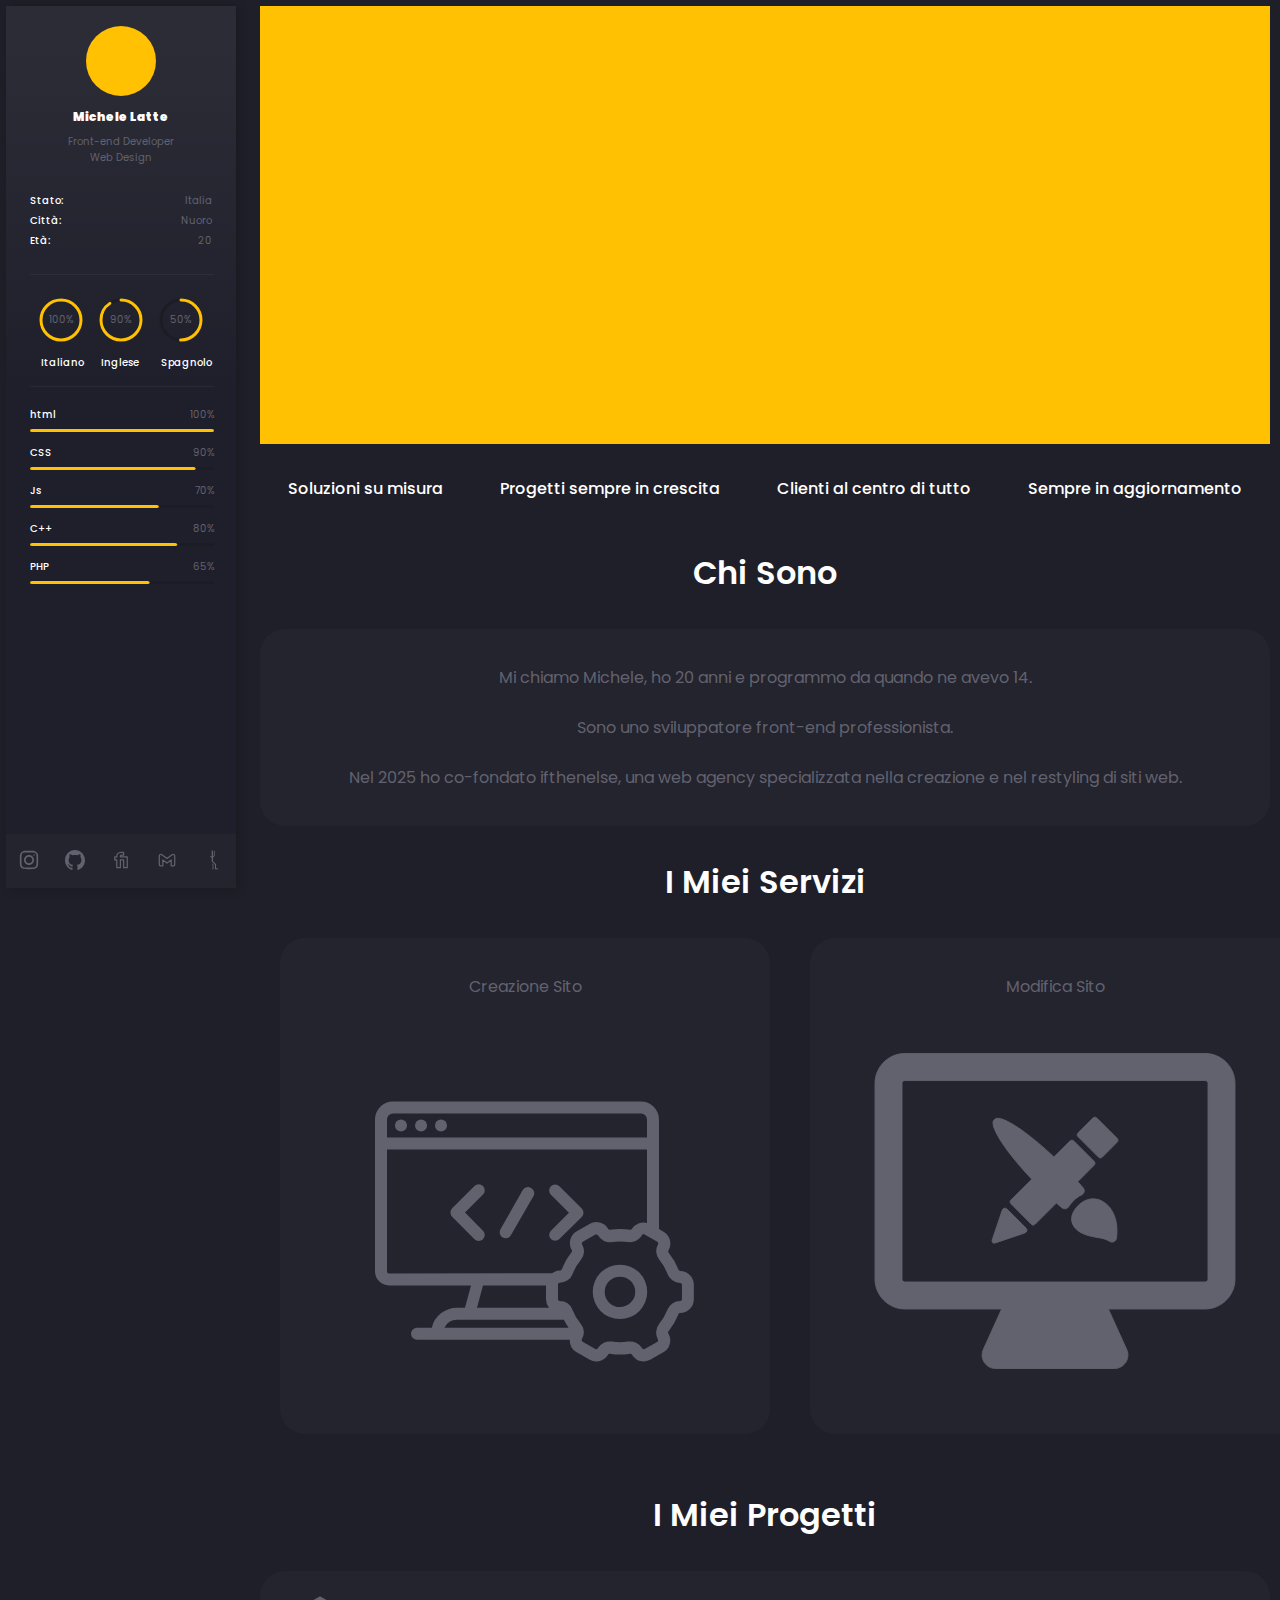
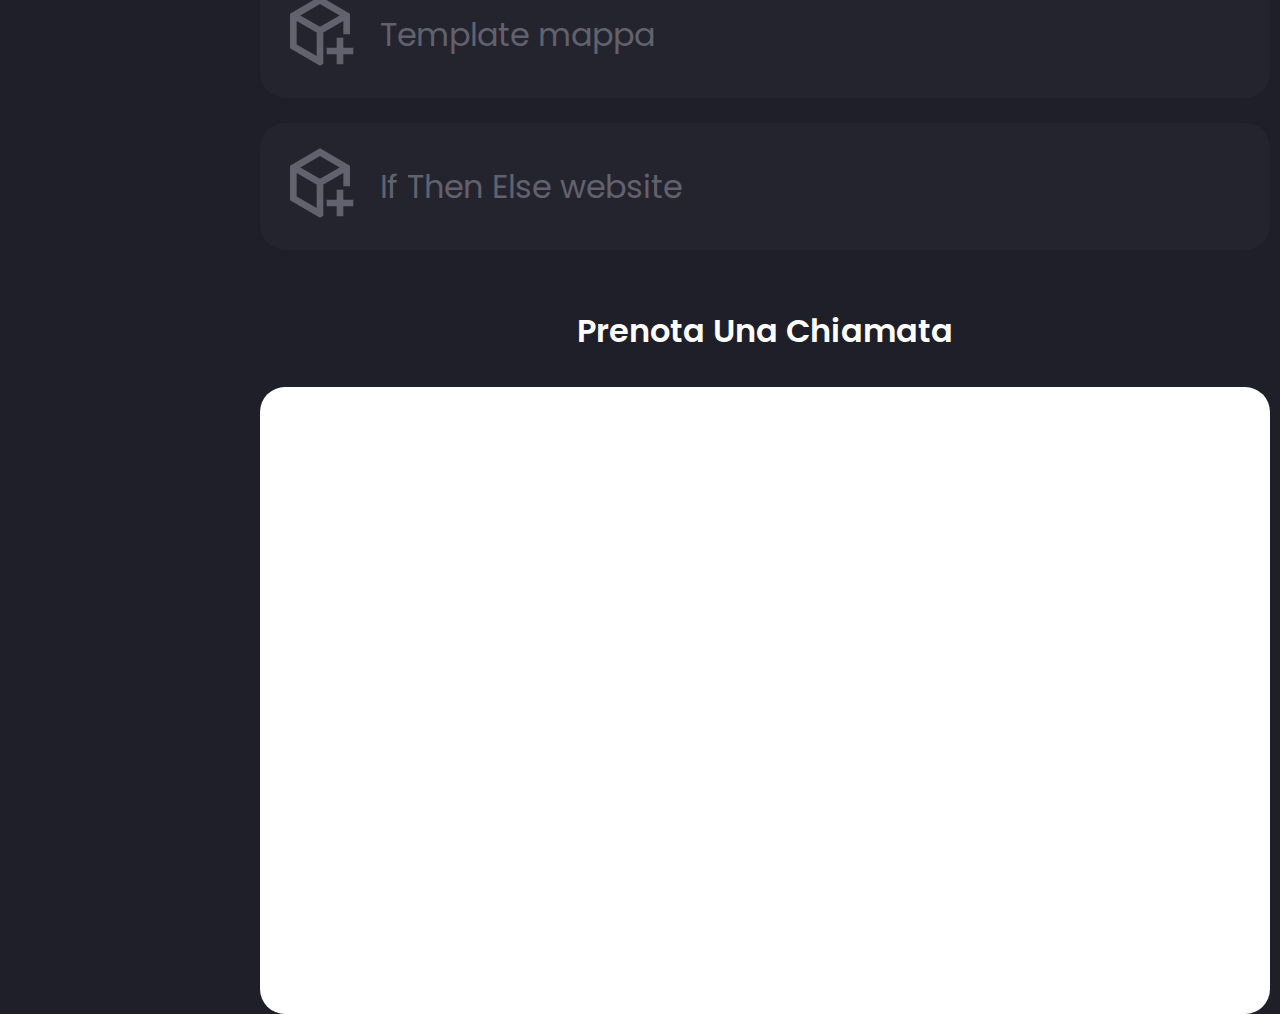
==== commit fe099946: "progetti ed estetica" ====
--- a/index.html
+++ b/index.html
@@ -8,188 +8,203 @@
         <link rel = "stylesheet" href = "style.css">    
     </head>
     <body>
-        <!-- Bottone sidebar mobile-->
-        <button class = "menu-toggle" onclick = "Sidebar()">></button>
+         <!-- Bottone sidebar mobile-->
+         <button class = "menu-toggle" onclick = "Sidebar()">></button>
 
-        <!-- Sidebar -->
-        <div class = "sidebar" id = "sidebar">
-            <div class="sidebar-body">
-                <div class = "profile">
-                    <div class = "pfp"></div>
-                    <div class = "profile_texts">
-                        <p class = "Title">Michele Latte</p>
-                        <p class = "Subtitle-text">Front-end Developer</p>
-                        <p class = "Subtitle-text">Web Design</p>
-                    </div>    
-                </div>
-
-                <div class = "personal_informations">
-                    <div class = "personal-box">
-                        <span class = "white-text">Stato:</span>
-                        <span class = "Subtitle-text">Italia</span>
-                    </div>
-                    <div class = "personal-box">
-                        <span class = "white-text">Città:</span>
-                        <span class = "Subtitle-text">Nuoro</span>
-                    </div>
-                    <div class = "personal-box">
-                        <span class = "white-text">Età:</span>
-                        <span class = "Subtitle-text">20</span>    
-                    </div>    
-                </div>
-
-                <hr class = "separè">
-                <div class = "languages">
-                    <div class = "linguistic-knowledge">
-                        <div class = "circle-container">
-                            <svg class = "svg-container" width = "50" height = "50" viewBox = "0 0 50 50">
-                                <circle class = "circle-void-part" r = "20" cx = "25" cy = "25"></circle>
-                                <circle class = "circle-yellow-part" r = "20" cx = "25" cy = "25"></circle>
-                            </svg>
-                            <div class = "circle-value">100%</div>
-                        </div>
-                        <div class = "white-text">Italiano</div>
-                    </div>
-                    <div class = "linguistic-knowledge">
-                        <div class = "circle-container">
-                            <svg class = "svg-container" width = "50" height = "50" viewBox = "0 0 50 50">
-                                <circle class = "circle-void-part" r = "20" cx = "25" cy = "25"></circle>
-                                <circle class = "circle-yellow-part" r = "20" cx = "25" cy = "25"></circle>
-                            </svg>
-                            <div class = "circle-value">90%</div>
-                        </div>
-                        <div class = "white-text">Inglese</div>
-                    </div>
-                    <div class = "linguistic-knowledge">
-                        <div class = "circle-container">
-                            <svg class = "svg-container" width = "50" height = "50" viewBox = "0 0 50 50">
-                                <circle class = "circle-void-part" r = "20" cx = "25" cy = "25"></circle>
-                                <circle class = "circle-yellow-part" r = "20" cx = "25" cy = "25"></circle>
-                            </svg>
-                            <div class = "circle-value">50%</div>
-                        </div>
-                        <div class = "white-text">Spagnolo</div>
-                    </div>    
-                </div>
-
-                <hr class = "separè">
-                <div class = "programming-knowledge">
-                    <div class = "programming-language-info">
-                        <span class = "white-text">html</span>
-                        <span class = "Subtitle-text">100%</span>
-                    </div>
-                    <div class="programming-progress-bar">
-                        <svg class="progress-bar" width="100%" height="3">
-                            <rect class="void-bar" width="100%" height="3"></rect>
-                            <rect class="yellow-bar" width="100%" height="3"></rect>
-                        </svg>
-                    </div>
-                    <div class = "programming-language-info">
-                        <span class = "white-text">CSS</span>
-                        <span class = "Subtitle-text">90%</span>
-                    </div>
-                    <div class="programming-progress-bar">
-                        <svg class="progress-bar" width="100%" height="3">
-                            <rect class="void-bar" width="100%" height="3"></rect>
-                            <rect class="yellow-bar" width="90%" height="3"></rect>
-                        </svg>
-                    </div>
-                    <div class = "programming-language-info">
-                        <span class = "white-text">Js</span>
-                        <span class = "Subtitle-text">70%</span>
-                    </div>
-                    <div class="programming-progress-bar">
-                        <svg class="progress-bar" width="100%" height="3">
-                            <rect class="void-bar" width="100%" height="3"></rect>
-                            <rect class="yellow-bar" width="70%" height="3"></rect>
-                        </svg>
-                    </div>
-                    <div class = "programming-language-info">
-                        <span class = "white-text">C++</span>
-                        <span class = "Subtitle-text">80%</span>
-                    </div>
-                    <div class="programming-progress-bar">
-                        <svg class="progress-bar" width="100%" height="3">
-                            <rect class="void-bar" width="100%" height="3"></rect>
-                            <rect class="yellow-bar" width="80%" height="3"></rect>
-                        </svg>
-                    </div>
-                    <div class = "programming-language-info">
-                        <span class = "white-text">PHP</span>
-                        <span class = "Subtitle-text">65%</span>
-                    </div>
-                    <div class="programming-progress-bar">
-                        <svg class="progress-bar" width="100%" height="3">
-                            <rect class="void-bar" width="100%" height="3"></rect>
-                            <rect class="yellow-bar" width="65%" height="3"></rect>
-                        </svg>
-                    </div>   
-                </div>
-            </div>
-
-            <div class="sidebar-footer">
-                <button id="instagram">
-                    <svg width="20px" height="20px" viewBox="0 0 24.00 24.00" fill="none" xmlns="http://www.w3.org/2000/svg"><g id="SVGRepo_bgCarrier" stroke-width="0"></g><g id="SVGRepo_tracerCarrier" stroke-linecap="round" stroke-linejoin="round" stroke="#CCCCCC" stroke-width="0.048"></g><g id="SVGRepo_iconCarrier"> <path fill-rule="evenodd" clip-rule="evenodd" d="M12 18C15.3137 18 18 15.3137 18 12C18 8.68629 15.3137 6 12 6C8.68629 6 6 8.68629 6 12C6 15.3137 8.68629 18 12 18ZM12 16C14.2091 16 16 14.2091 16 12C16 9.79086 14.2091 8 12 8C9.79086 8 8 9.79086 8 12C8 14.2091 9.79086 16 12 16Z" fill="#62626e"></path> <path d="M18 5C17.4477 5 17 5.44772 17 6C17 6.55228 17.4477 7 18 7C18.5523 7 19 6.55228 19 6C19 5.44772 18.5523 5 18 5Z" fill="#62626e"></path> <path fill-rule="evenodd" clip-rule="evenodd" d="M1.65396 4.27606C1 5.55953 1 7.23969 1 10.6V13.4C1 16.7603 1 18.4405 1.65396 19.7239C2.2292 20.8529 3.14708 21.7708 4.27606 22.346C5.55953 23 7.23969 23 10.6 23H13.4C16.7603 23 18.4405 23 19.7239 22.346C20.8529 21.7708 21.7708 20.8529 22.346 19.7239C23 18.4405 23 16.7603 23 13.4V10.6C23 7.23969 23 5.55953 22.346 4.27606C21.7708 3.14708 20.8529 2.2292 19.7239 1.65396C18.4405 1 16.7603 1 13.4 1H10.6C7.23969 1 5.55953 1 4.27606 1.65396C3.14708 2.2292 2.2292 3.14708 1.65396 4.27606ZM13.4 3H10.6C8.88684 3 7.72225 3.00156 6.82208 3.0751C5.94524 3.14674 5.49684 3.27659 5.18404 3.43597C4.43139 3.81947 3.81947 4.43139 3.43597 5.18404C3.27659 5.49684 3.14674 5.94524 3.0751 6.82208C3.00156 7.72225 3 8.88684 3 10.6V13.4C3 15.1132 3.00156 16.2777 3.0751 17.1779C3.14674 18.0548 3.27659 18.5032 3.43597 18.816C3.81947 19.5686 4.43139 20.1805 5.18404 20.564C5.49684 20.7234 5.94524 20.8533 6.82208 20.9249C7.72225 20.9984 8.88684 21 10.6 21H13.4C15.1132 21 16.2777 20.9984 17.1779 20.9249C18.0548 20.8533 18.5032 20.7234 18.816 20.564C19.5686 20.1805 20.1805 19.5686 20.564 18.816C20.7234 18.5032 20.8533 18.0548 20.9249 17.1779C20.9984 16.2777 21 15.1132 21 13.4V10.6C21 8.88684 20.9984 7.72225 20.9249 6.82208C20.8533 5.94524 20.7234 5.49684 20.564 5.18404C20.1805 4.43139 19.5686 3.81947 18.816 3.43597C18.5032 3.27659 18.0548 3.14674 17.1779 3.0751C16.2777 3.00156 15.1132 3 13.4 3Z" fill="#62626e"></path> </g></svg>
-                </button>
-                <button id="gitHub">
-                    <svg width="20px" height="20px" viewBox="0 0 20 20" version="1.1" xmlns="http://www.w3.org/2000/svg" xmlns:xlink="http://www.w3.org/1999/xlink" fill="#62626e" stroke="#62626e"><g id="SVGRepo_bgCarrier" stroke-width="0"></g><g id="SVGRepo_tracerCarrier" stroke-linecap="round" stroke-linejoin="round"></g><g id="SVGRepo_iconCarrier"> <title>github [#62626e]</title> <desc>Created with Sketch.</desc> <defs> </defs> <g id="Page-1" stroke="none" stroke-width="1" fill="none" fill-rule="evenodd"> <g id="Dribbble-Light-Preview" transform="translate(-140.000000, -7559.000000)" fill="#62626e"> <g id="icons" transform="translate(56.000000, 160.000000)"> <path d="M94,7399 C99.523,7399 104,7403.59 104,7409.253 C104,7413.782 101.138,7417.624 97.167,7418.981 C96.66,7419.082 96.48,7418.762 96.48,7418.489 C96.48,7418.151 96.492,7417.047 96.492,7415.675 C96.492,7414.719 96.172,7414.095 95.813,7413.777 C98.04,7413.523 100.38,7412.656 100.38,7408.718 C100.38,7407.598 99.992,7406.684 99.35,7405.966 C99.454,7405.707 99.797,7404.664 99.252,7403.252 C99.252,7403.252 98.414,7402.977 96.505,7404.303 C95.706,7404.076 94.85,7403.962 94,7403.958 C93.15,7403.962 92.295,7404.076 91.497,7404.303 C89.586,7402.977 88.746,7403.252 88.746,7403.252 C88.203,7404.664 88.546,7405.707 88.649,7405.966 C88.01,7406.684 87.619,7407.598 87.619,7408.718 C87.619,7412.646 89.954,7413.526 92.175,7413.785 C91.889,7414.041 91.63,7414.493 91.54,7415.156 C90.97,7415.418 89.522,7415.871 88.63,7414.304 C88.63,7414.304 88.101,7413.319 87.097,7413.247 C87.097,7413.247 86.122,7413.234 87.029,7413.87 C87.029,7413.87 87.684,7414.185 88.139,7415.37 C88.139,7415.37 88.726,7417.2 91.508,7416.58 C91.513,7417.437 91.522,7418.245 91.522,7418.489 C91.522,7418.76 91.338,7419.077 90.839,7418.982 C86.865,7417.627 84,7413.783 84,7409.253 C84,7403.59 88.478,7399 94,7399" id="github-[#62626e]"> </path> </g> </g> </g> </g></svg>
-                </button>
-                <button id="fiverr">
-                    <svg width="20px" height="20px" viewBox="0 0 192 192" xmlns="http://www.w3.org/2000/svg" fill="" stroke=""><g id="SVGRepo_bgCarrier" stroke-width="0"></g><g id="SVGRepo_tracerCarrier" stroke-linecap="round" stroke-linejoin="round"></g><g id="SVGRepo_iconCarrier"><path d="M0 0h192v192H0z" style="fill:none"></path><path d="M121.1 170h34.75V67.04H90.21v-7.72s0-9.01 9.01-9.01h21.88V22H99.22s-43.76 0-43.76 37.32v7.72h-19.3v28.31h19.3v74.64h34.75V95.36h30.89V170Z" style="stroke:#62626e;stroke-linejoin:round;stroke-width:12px;fill:none"></path></g></svg>
-                </button>
-                <button id="gmail">
-                    <svg width="20px" height="20px" viewBox="0 0 192 192" xmlns="http://www.w3.org/2000/svg" fill="none"><g id="SVGRepo_bgCarrier" stroke-width="0"></g><g id="SVGRepo_tracerCarrier" stroke-linecap="round" stroke-linejoin="round"></g><g id="SVGRepo_iconCarrier"><path stroke="#62626e" stroke-linejoin="round" stroke-width="12" d="M22 57.265V142c0 5.523 4.477 10 10 10h24V95.056l40 30.278 40-30.278V152h24c5.523 0 10-4.477 10-10V57.265c0-13.233-15.15-20.746-25.684-12.736L96 81.265 47.684 44.53C37.15 36.519 22 44.032 22 57.265Z"></path></g></svg>
-                </button>   
-                <button id="ifthenelse">
-                    <img src="img\ifthenelse.png" width="20px" height="20px">
-                </button>
-            </div>
-        </div>
-
-        <!--sezione principale del sito-->
-        <div class = "main-section">
-            <div class="main-picture">        </div>
-        <!--SECTION PROVVISORIA PERCHè NON HO UN BUON NUMERO DI CLIENTI SODDISFATTI, PROGETTI CONCLUSI ECC.-->
-            <div class = "main-text-banner">
-                <p class = "white-text">Soluzioni su misura</p>
-                <p class = "white-text">Progetti sempre in crescita</p>
-                <p class = "white-text">Clienti al centro di tutto</p>
-                <p class = "white-text">Sempre in aggiornamento </p>
-            </div>
-           
+         <!-- Sidebar -->
+         <div class = "sidebar" id = "sidebar">
+             <div class="sidebar-body">
+                 <div class = "profile">
+                     <div class = "pfp"></div>
+                     <div class = "profile_texts">
+                         <p class = "Title">Michele Latte</p>
+                         <p class = "Subtitle-text">Front-end Developer</p>
+                         <p class = "Subtitle-text">Web Design</p>
+                     </div>    
+                 </div>
+ 
+                 <div class = "personal_informations">
+                     <div class = "personal-box">
+                         <span class = "white-text">Stato:</span>
+                         <span class = "Subtitle-text">Italia</span>
+                     </div>
+                     <div class = "personal-box">
+                         <span class = "white-text">Città:</span>
+                         <span class = "Subtitle-text">Nuoro</span>
+                     </div>
+                     <div class = "personal-box">
+                         <span class = "white-text">Età:</span>
+                         <span class = "Subtitle-text">20</span>    
+                     </div>    
+                 </div>
+ 
+                 <hr class = "separè">
+                 <div class = "languages">
+                     <div class = "linguistic-knowledge">
+                         <div class = "circle-container">
+                             <svg class = "svg-container" width = "50" height = "50" viewBox = "0 0 50 50">
+                                 <circle class = "circle-void-part" r = "20" cx = "25" cy = "25"></circle>
+                                 <circle class = "circle-yellow-part" r = "20" cx = "25" cy = "25"></circle>
+                             </svg>
+                             <div class = "circle-value">100%</div>
+                         </div>
+                         <div class = "white-text">Italiano</div>
+                     </div>
+                     <div class = "linguistic-knowledge">
+                         <div class = "circle-container">
+                             <svg class = "svg-container" width = "50" height = "50" viewBox = "0 0 50 50">
+                                 <circle class = "circle-void-part" r = "20" cx = "25" cy = "25"></circle>
+                                 <circle class = "circle-yellow-part" r = "20" cx = "25" cy = "25"></circle>
+                             </svg>
+                             <div class = "circle-value">90%</div>
+                         </div>
+                         <div class = "white-text">Inglese</div>
+                     </div>
+                     <div class = "linguistic-knowledge">
+                         <div class = "circle-container">
+                             <svg class = "svg-container" width = "50" height = "50" viewBox = "0 0 50 50">
+                                 <circle class = "circle-void-part" r = "20" cx = "25" cy = "25"></circle>
+                                 <circle class = "circle-yellow-part" r = "20" cx = "25" cy = "25"></circle>
+                             </svg>
+                             <div class = "circle-value">50%</div>
+                         </div>
+                         <div class = "white-text">Spagnolo</div>
+                     </div>    
+                 </div>
+ 
+                 <hr class = "separè">
+                 <div class = "programming-knowledge">
+                     <div class = "programming-language-info">
+                         <span class = "white-text">html</span>
+                         <span class = "Subtitle-text">100%</span>
+                     </div>
+                     <div class="programming-progress-bar">
+                         <svg class="progress-bar" width="100%" height="3">
+                             <rect class="void-bar" width="100%" height="3"></rect>
+                             <rect class="yellow-bar" width="100%" height="3"></rect>
+                         </svg>
+                     </div>
+                     <div class = "programming-language-info">
+                         <span class = "white-text">CSS</span>
+                         <span class = "Subtitle-text">90%</span>
+                     </div>
+                     <div class="programming-progress-bar">
+                         <svg class="progress-bar" width="100%" height="3">
+                             <rect class="void-bar" width="100%" height="3"></rect>
+                             <rect class="yellow-bar" width="90%" height="3"></rect>
+                         </svg>
+                     </div>
+                     <div class = "programming-language-info">
+                         <span class = "white-text">Js</span>
+                         <span class = "Subtitle-text">70%</span>
+                     </div>
+                     <div class="programming-progress-bar">
+                         <svg class="progress-bar" width="100%" height="3">
+                             <rect class="void-bar" width="100%" height="3"></rect>
+                             <rect class="yellow-bar" width="70%" height="3"></rect>
+                         </svg>
+                     </div>
+                     <div class = "programming-language-info">
+                         <span class = "white-text">C++</span>
+                         <span class = "Subtitle-text">80%</span>
+                     </div>
+                     <div class="programming-progress-bar">
+                         <svg class="progress-bar" width="100%" height="3">
+                             <rect class="void-bar" width="100%" height="3"></rect>
+                             <rect class="yellow-bar" width="80%" height="3"></rect>
+                         </svg>
+                     </div>
+                     <div class = "programming-language-info">
+                         <span class = "white-text">PHP</span>
+                         <span class = "Subtitle-text">65%</span>
+                     </div>
+                     <div class="programming-progress-bar">
+                         <svg class="progress-bar" width="100%" height="3">
+                             <rect class="void-bar" width="100%" height="3"></rect>
+                             <rect class="yellow-bar" width="65%" height="3"></rect>
+                         </svg>
+                     </div>   
+                 </div>
+             </div>
+ 
+             <div class="sidebar-footer">
+                 <button id="instagram">
+                     <svg width="20px" height="20px" viewBox="0 0 24.00 24.00" fill="none" xmlns="http://www.w3.org/2000/svg"><g id="SVGRepo_bgCarrier" stroke-width="0"></g><g id="SVGRepo_tracerCarrier" stroke-linecap="round" stroke-linejoin="round" stroke="#CCCCCC" stroke-width="0.048"></g><g id="SVGRepo_iconCarrier"> <path fill-rule="evenodd" clip-rule="evenodd" d="M12 18C15.3137 18 18 15.3137 18 12C18 8.68629 15.3137 6 12 6C8.68629 6 6 8.68629 6 12C6 15.3137 8.68629 18 12 18ZM12 16C14.2091 16 16 14.2091 16 12C16 9.79086 14.2091 8 12 8C9.79086 8 8 9.79086 8 12C8 14.2091 9.79086 16 12 16Z" fill="#62626e"></path> <path d="M18 5C17.4477 5 17 5.44772 17 6C17 6.55228 17.4477 7 18 7C18.5523 7 19 6.55228 19 6C19 5.44772 18.5523 5 18 5Z" fill="#62626e"></path> <path fill-rule="evenodd" clip-rule="evenodd" d="M1.65396 4.27606C1 5.55953 1 7.23969 1 10.6V13.4C1 16.7603 1 18.4405 1.65396 19.7239C2.2292 20.8529 3.14708 21.7708 4.27606 22.346C5.55953 23 7.23969 23 10.6 23H13.4C16.7603 23 18.4405 23 19.7239 22.346C20.8529 21.7708 21.7708 20.8529 22.346 19.7239C23 18.4405 23 16.7603 23 13.4V10.6C23 7.23969 23 5.55953 22.346 4.27606C21.7708 3.14708 20.8529 2.2292 19.7239 1.65396C18.4405 1 16.7603 1 13.4 1H10.6C7.23969 1 5.55953 1 4.27606 1.65396C3.14708 2.2292 2.2292 3.14708 1.65396 4.27606ZM13.4 3H10.6C8.88684 3 7.72225 3.00156 6.82208 3.0751C5.94524 3.14674 5.49684 3.27659 5.18404 3.43597C4.43139 3.81947 3.81947 4.43139 3.43597 5.18404C3.27659 5.49684 3.14674 5.94524 3.0751 6.82208C3.00156 7.72225 3 8.88684 3 10.6V13.4C3 15.1132 3.00156 16.2777 3.0751 17.1779C3.14674 18.0548 3.27659 18.5032 3.43597 18.816C3.81947 19.5686 4.43139 20.1805 5.18404 20.564C5.49684 20.7234 5.94524 20.8533 6.82208 20.9249C7.72225 20.9984 8.88684 21 10.6 21H13.4C15.1132 21 16.2777 20.9984 17.1779 20.9249C18.0548 20.8533 18.5032 20.7234 18.816 20.564C19.5686 20.1805 20.1805 19.5686 20.564 18.816C20.7234 18.5032 20.8533 18.0548 20.9249 17.1779C20.9984 16.2777 21 15.1132 21 13.4V10.6C21 8.88684 20.9984 7.72225 20.9249 6.82208C20.8533 5.94524 20.7234 5.49684 20.564 5.18404C20.1805 4.43139 19.5686 3.81947 18.816 3.43597C18.5032 3.27659 18.0548 3.14674 17.1779 3.0751C16.2777 3.00156 15.1132 3 13.4 3Z" fill="#62626e"></path> </g></svg>
+                 </button>
+                 <button id="gitHub">
+                     <svg width="20px" height="20px" viewBox="0 0 20 20" version="1.1" xmlns="http://www.w3.org/2000/svg" xmlns:xlink="http://www.w3.org/1999/xlink" fill="#62626e" stroke="#62626e"><g id="SVGRepo_bgCarrier" stroke-width="0"></g><g id="SVGRepo_tracerCarrier" stroke-linecap="round" stroke-linejoin="round"></g><g id="SVGRepo_iconCarrier"> <title>github [#62626e]</title> <desc>Created with Sketch.</desc> <defs> </defs> <g id="Page-1" stroke="none" stroke-width="1" fill="none" fill-rule="evenodd"> <g id="Dribbble-Light-Preview" transform="translate(-140.000000, -7559.000000)" fill="#62626e"> <g id="icons" transform="translate(56.000000, 160.000000)"> <path d="M94,7399 C99.523,7399 104,7403.59 104,7409.253 C104,7413.782 101.138,7417.624 97.167,7418.981 C96.66,7419.082 96.48,7418.762 96.48,7418.489 C96.48,7418.151 96.492,7417.047 96.492,7415.675 C96.492,7414.719 96.172,7414.095 95.813,7413.777 C98.04,7413.523 100.38,7412.656 100.38,7408.718 C100.38,7407.598 99.992,7406.684 99.35,7405.966 C99.454,7405.707 99.797,7404.664 99.252,7403.252 C99.252,7403.252 98.414,7402.977 96.505,7404.303 C95.706,7404.076 94.85,7403.962 94,7403.958 C93.15,7403.962 92.295,7404.076 91.497,7404.303 C89.586,7402.977 88.746,7403.252 88.746,7403.252 C88.203,7404.664 88.546,7405.707 88.649,7405.966 C88.01,7406.684 87.619,7407.598 87.619,7408.718 C87.619,7412.646 89.954,7413.526 92.175,7413.785 C91.889,7414.041 91.63,7414.493 91.54,7415.156 C90.97,7415.418 89.522,7415.871 88.63,7414.304 C88.63,7414.304 88.101,7413.319 87.097,7413.247 C87.097,7413.247 86.122,7413.234 87.029,7413.87 C87.029,7413.87 87.684,7414.185 88.139,7415.37 C88.139,7415.37 88.726,7417.2 91.508,7416.58 C91.513,7417.437 91.522,7418.245 91.522,7418.489 C91.522,7418.76 91.338,7419.077 90.839,7418.982 C86.865,7417.627 84,7413.783 84,7409.253 C84,7403.59 88.478,7399 94,7399" id="github-[#62626e]"> </path> </g> </g> </g> </g></svg>
+                 </button>
+                 <button id="fiverr">
+                     <svg width="20px" height="20px" viewBox="0 0 192 192" xmlns="http://www.w3.org/2000/svg" fill="" stroke=""><g id="SVGRepo_bgCarrier" stroke-width="0"></g><g id="SVGRepo_tracerCarrier" stroke-linecap="round" stroke-linejoin="round"></g><g id="SVGRepo_iconCarrier"><path d="M0 0h192v192H0z" style="fill:none"></path><path d="M121.1 170h34.75V67.04H90.21v-7.72s0-9.01 9.01-9.01h21.88V22H99.22s-43.76 0-43.76 37.32v7.72h-19.3v28.31h19.3v74.64h34.75V95.36h30.89V170Z" style="stroke:#62626e;stroke-linejoin:round;stroke-width:12px;fill:none"></path></g></svg>
+                 </button>
+                 <button id="gmail">
+                     <svg width="20px" height="20px" viewBox="0 0 192 192" xmlns="http://www.w3.org/2000/svg" fill="none"><g id="SVGRepo_bgCarrier" stroke-width="0"></g><g id="SVGRepo_tracerCarrier" stroke-linecap="round" stroke-linejoin="round"></g><g id="SVGRepo_iconCarrier"><path stroke="#62626e" stroke-linejoin="round" stroke-width="12" d="M22 57.265V142c0 5.523 4.477 10 10 10h24V95.056l40 30.278 40-30.278V152h24c5.523 0 10-4.477 10-10V57.265c0-13.233-15.15-20.746-25.684-12.736L96 81.265 47.684 44.53C37.15 36.519 22 44.032 22 57.265Z"></path></g></svg>
+                 </button>   
+                 <button id="ifthenelse">
+                     <img src="img\ifthenelse.png" width="20px" height="20px">
+                 </button>
+             </div>
+         </div>
+ 
+         <!--sezione principale del sito-->
+         <div class = "main-section">
+             <div class="main-picture">        </div>
+         <!--SECTION PROVVISORIA PERCHè NON HO UN BUON NUMERO DI CLIENTI SODDISFATTI, PROGETTI CONCLUSI ECC.-->
+             <div class = "main-text-banner">
+                 <p class = "white-text">Soluzioni su misura</p>
+                 <p class = "white-text">Progetti sempre in crescita</p>
+                 <p class = "white-text">Clienti al centro di tutto</p>
+                 <p class = "white-text">Sempre in aggiornamento </p>
+             </div>
             
-
-            <div class="block-title">
-                <p class ="white-text">Chi Sono</p> 
-            </div>
-            <div class = "block-subtitle">
-                <p class = "Subtitle-text">Mi chiamo Michele, ho 20 anni e programmo da quando ne avevo 14. <br><br> Sono uno sviluppatore front-end professionista.<br><br>Nel 2025 ho co-fondato ifthenelse, una web agency specializzata nella creazione e nel restyling di siti web.</p>
-            </div>
-            
-        
-            <div class="block-title">
-                <p class ="white-text">I Miei Servizi </p> 
-            </div>
-            <div class="services">
-                <div class = "block-subtitle">
-                    <p class = "Subtitle-text">Creazione Sito</p>
-                    <p class = "Subtitle-text"><svg fill="#62626e" version="1.1" id="Layer_1" xmlns="http://www.w3.org/2000/svg" xmlns:xlink="http://www.w3.org/1999/xlink" viewBox="0 0 480 480" xml:space="preserve" width="140px" height="140px" stroke="#62626e"><g id="SVGRepo_bgCarrier" stroke-width="0"></g><g id="SVGRepo_tracerCarrier" stroke-linecap="round" stroke-linejoin="round"></g><g id="SVGRepo_iconCarrier"> <g> <g> <path d="M56,416c-30.872,0-56,25.128-56,56c0,4.424,3.576,8,8,8h96c4.424,0,8-3.576,8-8C112,441.128,86.872,416,56,416z M16.808,464C19.992,448.36,32.36,436.072,48,432.88V448h16v-15.12c15.64,3.2,28.008,15.48,31.192,31.12H16.808z"></path> </g> </g> <g> <g> <path d="M472,344h-14.032c-0.44-1.112-0.896-2.216-1.392-3.328l9.928-9.928c3.128-3.128,3.128-8.184,0-11.312l-33.936-33.936 c-1.656-1.656-3.84-2.376-6.008-2.272C439.24,276.496,448,263.32,448,248V40c0-22.056-17.944-40-40-40H40C17.944,0,0,17.944,0,40 v208c0,22.056,17.944,40,40,40h104.4l-30.224,56H112h-12c-15.44,0-28,12.56-28,28s12.56,28,28,28h172c0,4.424,3.576,8,8,8h14.032 c0.44,1.112,0.896,2.216,1.392,3.328l-9.928,9.928c-3.128,3.128-3.128,8.184,0,11.312l33.936,33.936 c3.128,3.128,8.184,3.128,11.312,0l9.928-9.928c1.112,0.496,2.216,0.952,3.328,1.392V472c0,4.424,3.576,8,8,8h48 c4.424,0,8-3.576,8-8v-14.032c1.112-0.44,2.216-0.896,3.328-1.392l9.928,9.928c3.128,3.128,8.184,3.128,11.312,0l33.936-33.936 c3.128-3.128,3.128-8.184,0-11.312l-9.928-9.928c0.496-1.112,0.952-2.216,1.392-3.328H472c4.424,0,8-3.576,8-8v-48 C480,347.576,476.424,344,472,344z M16,40c0-13.232,10.768-24,24-24h368c13.232,0,24,10.768,24,24v168H16V40z M40,272 c-13.232,0-24-10.768-24-24v-24h416v24c0,13.232-10.768,24-24,24h-8h-48h-61.808H157.808H40z M421.152,285.6l-9.824,9.824 c-1.112-0.496-2.216-0.952-3.328-1.392V288C412.632,288,417.008,287.056,421.152,285.6z M344,288v6.032 c-1.112,0.44-2.216,0.896-3.328,1.392L333.248,288H344z M316.92,288l-6.896,6.896L305.328,288H316.92z M272,384H100 c-6.616,0-12-5.384-12-12c0-6.616,5.384-12,12-12h12h6.944H272V384z M132.356,343.992L162.576,288h123.392l12.544,18.408 l-13.016,13.016c-3.128,3.128-3.128,8.184,0,11.312l9.928,9.928c-0.496,1.112-0.952,2.216-1.392,3.328H280H132.356z M464,392 h-11.672c-3.496,0-6.576,2.264-7.632,5.592c-1.216,3.864-2.856,7.8-4.88,11.672c-1.616,3.104-1.032,6.888,1.44,9.36l8.288,8.288 l-22.624,22.624l-8.288-8.288c-2.48-2.472-6.256-3.048-9.36-1.44c-3.872,2.024-7.808,3.664-11.672,4.88 c-3.336,1.064-5.6,4.144-5.6,7.64V464h-32v-11.672c0-3.496-2.264-6.576-5.592-7.632c-3.864-1.216-7.8-2.856-11.672-4.88 c-3.104-1.608-6.888-1.032-9.36,1.44l-8.288,8.288l-22.624-22.624l8.288-8.288c2.472-2.472,3.056-6.256,1.44-9.36 c-2.024-3.872-3.664-7.808-4.88-11.672c-1.064-3.336-4.144-5.6-7.64-5.6H288v-32h11.672c3.496,0,6.576-2.264,7.632-5.592 c1.216-3.864,2.856-7.8,4.88-11.672c1.616-3.104,1.032-6.888-1.44-9.36l-8.288-8.288l22.624-22.624l8.288,8.288 c2.472,2.48,6.256,3.056,9.36,1.44c3.872-2.024,7.808-3.664,11.672-4.88c3.336-1.064,5.6-4.144,5.6-7.64V288h32v11.672 c0,3.496,2.264,6.576,5.592,7.632c3.864,1.216,7.8,2.856,11.672,4.88c3.104,1.616,6.88,1.04,9.36-1.44l8.288-8.288l22.624,22.624 l-8.288,8.288c-2.472,2.472-3.056,6.256-1.44,9.36c2.024,3.872,3.664,7.808,4.88,11.672c1.064,3.336,4.144,5.6,7.64,5.6H464V392z"></path> </g> </g> <g> <g> <path d="M376,328c-26.472,0-48,21.528-48,48s21.528,48,48,48s48-21.528,48-48S402.472,328,376,328z M376,408 c-17.648,0-32-14.352-32-32s14.352-32,32-32s32,14.352,32,32S393.648,408,376,408z"></path> </g> </g> <g> <g> <path d="M157.656,61.656l-11.312-11.312l-56,56c-3.128,3.128-3.128,8.184,0,11.312l56,56l11.312-11.312L107.312,112 L157.656,61.656z"></path> </g> </g> <g> <g> <path d="M333.656,106.344l-56-56l-11.312,11.312L316.688,112l-50.344,50.344l11.312,11.312l56-56 C336.784,114.528,336.784,109.472,333.656,106.344z"></path> </g> </g> <g> <g> <rect x="131.509" y="96.019" transform="matrix(0.4472 -0.8944 0.8944 0.4472 24.1457 247.1068)" width="160.955" height="16"></rect> </g> </g> <g> <g> <rect x="312" y="160" width="16" height="16"></rect> </g> </g> <g> <g> <rect x="344" y="160" width="16" height="16"></rect> </g> </g> <g> <g> <rect x="376" y="160" width="16" height="16"></rect> </g> </g> </g></svg></p>
-                </div>
-                <div class = "block-subtitle">
-                    <p class = "Subtitle-text">Modifica Sito</p>
-                    <p class = "Subtitle-text"><svg fill="#62626e" version="1.1" id="Layer_1" xmlns="http://www.w3.org/2000/svg" xmlns:xlink="http://www.w3.org/1999/xlink" viewBox="0 0 480 480" xml:space="preserve" width="140px" height="140px" stroke="#62626e"><g id="SVGRepo_bgCarrier" stroke-width="0"></g><g id="SVGRepo_tracerCarrier" stroke-linecap="round" stroke-linejoin="round"></g><g id="SVGRepo_iconCarrier"> <g> <g> <path d="M56,416c-30.872,0-56,25.128-56,56c0,4.424,3.576,8,8,8h96c4.424,0,8-3.576,8-8C112,441.128,86.872,416,56,416z M16.808,464C19.992,448.36,32.36,436.072,48,432.88V448h16v-15.12c15.64,3.2,28.008,15.48,31.192,31.12H16.808z"></path> </g> </g> <g> <g> <path d="M472,344h-14.032c-0.44-1.112-0.896-2.216-1.392-3.328l9.928-9.928c3.128-3.128,3.128-8.184,0-11.312l-33.936-33.936 c-1.656-1.656-3.84-2.376-6.008-2.272C439.24,276.496,448,263.32,448,248V40c0-22.056-17.944-40-40-40H40C17.944,0,0,17.944,0,40 v208c0,22.056,17.944,40,40,40h104.4l-30.224,56H112h-12c-15.44,0-28,12.56-28,28s12.56,28,28,28h172c0,4.424,3.576,8,8,8h14.032 c0.44,1.112,0.896,2.216,1.392,3.328l-9.928,9.928c-3.128,3.128-3.128,8.184,0,11.312l33.936,33.936 c3.128,3.128,8.184,3.128,11.312,0l9.928-9.928c1.112,0.496,2.216,0.952,3.328,1.392V472c0,4.424,3.576,8,8,8h48 c4.424,0,8-3.576,8-8v-14.032c1.112-0.44,2.216-0.896,3.328-1.392l9.928,9.928c3.128,3.128,8.184,3.128,11.312,0l33.936-33.936 c3.128-3.128,3.128-8.184,0-11.312l-9.928-9.928c0.496-1.112,0.952-2.216,1.392-3.328H472c4.424,0,8-3.576,8-8v-48 C480,347.576,476.424,344,472,344z M16,40c0-13.232,10.768-24,24-24h368c13.232,0,24,10.768,24,24v168H16V40z M40,272 c-13.232,0-24-10.768-24-24v-24h416v24c0,13.232-10.768,24-24,24h-8h-48h-61.808H157.808H40z M421.152,285.6l-9.824,9.824 c-1.112-0.496-2.216-0.952-3.328-1.392V288C412.632,288,417.008,287.056,421.152,285.6z M344,288v6.032 c-1.112,0.44-2.216,0.896-3.328,1.392L333.248,288H344z M316.92,288l-6.896,6.896L305.328,288H316.92z M272,384H100 c-6.616,0-12-5.384-12-12c0-6.616,5.384-12,12-12h12h6.944H272V384z M132.356,343.992L162.576,288h123.392l12.544,18.408 l-13.016,13.016c-3.128,3.128-3.128,8.184,0,11.312l9.928,9.928c-0.496,1.112-0.952,2.216-1.392,3.328H280H132.356z M464,392 h-11.672c-3.496,0-6.576,2.264-7.632,5.592c-1.216,3.864-2.856,7.8-4.88,11.672c-1.616,3.104-1.032,6.888,1.44,9.36l8.288,8.288 l-22.624,22.624l-8.288-8.288c-2.48-2.472-6.256-3.048-9.36-1.44c-3.872,2.024-7.808,3.664-11.672,4.88 c-3.336,1.064-5.6,4.144-5.6,7.64V464h-32v-11.672c0-3.496-2.264-6.576-5.592-7.632c-3.864-1.216-7.8-2.856-11.672-4.88 c-3.104-1.608-6.888-1.032-9.36,1.44l-8.288,8.288l-22.624-22.624l8.288-8.288c2.472-2.472,3.056-6.256,1.44-9.36 c-2.024-3.872-3.664-7.808-4.88-11.672c-1.064-3.336-4.144-5.6-7.64-5.6H288v-32h11.672c3.496,0,6.576-2.264,7.632-5.592 c1.216-3.864,2.856-7.8,4.88-11.672c1.616-3.104,1.032-6.888-1.44-9.36l-8.288-8.288l22.624-22.624l8.288,8.288 c2.472,2.48,6.256,3.056,9.36,1.44c3.872-2.024,7.808-3.664,11.672-4.88c3.336-1.064,5.6-4.144,5.6-7.64V288h32v11.672 c0,3.496,2.264,6.576,5.592,7.632c3.864,1.216,7.8,2.856,11.672,4.88c3.104,1.616,6.88,1.04,9.36-1.44l8.288-8.288l22.624,22.624 l-8.288,8.288c-2.472,2.472-3.056,6.256-1.44,9.36c2.024,3.872,3.664,7.808,4.88,11.672c1.064,3.336,4.144,5.6,7.64,5.6H464V392z"></path> </g> </g> <g> <g> <path d="M376,328c-26.472,0-48,21.528-48,48s21.528,48,48,48s48-21.528,48-48S402.472,328,376,328z M376,408 c-17.648,0-32-14.352-32-32s14.352-32,32-32s32,14.352,32,32S393.648,408,376,408z"></path> </g> </g> <g> <g> <path d="M157.656,61.656l-11.312-11.312l-56,56c-3.128,3.128-3.128,8.184,0,11.312l56,56l11.312-11.312L107.312,112 L157.656,61.656z"></path> </g> </g> <g> <g> <path d="M333.656,106.344l-56-56l-11.312,11.312L316.688,112l-50.344,50.344l11.312,11.312l56-56 C336.784,114.528,336.784,109.472,333.656,106.344z"></path> </g> </g> <g> <g> <rect x="131.509" y="96.019" transform="matrix(0.4472 -0.8944 0.8944 0.4472 24.1457 247.1068)" width="160.955" height="16"></rect> </g> </g> <g> <g> <rect x="312" y="160" width="16" height="16"></rect> </g> </g> <g> <g> <rect x="344" y="160" width="16" height="16"></rect> </g> </g> <g> <g> <rect x="376" y="160" width="16" height="16"></rect> </g> </g> </g></svg></p>
-                </div>
-            </div>
-            <!--aggiungere progetti-->
-
-
-
-
-
-            <div class="appointment">    
-                <iframe src="https://calendar.google.com/calendar/appointments/schedules/AcZssZ1efc6U1Bj19ImkWDgNvUO7arcrU5FN4aFaQwSe7t9esn5Y6b6I7U9T3omDlKkQeqW9-HiM5pQx?gv=true" style="border: 0" width="100%" height="600" frameborder="0"></iframe>                
-            </div>
-        </div>
+             
+             
+             <div class="block-title">
+                 <p class ="white-text">Chi Sono</p> 
+             </div>
+             <div class="about-me">
+                 <div class = "block-subtitle">
+                     <p class = "Subtitle-text">Mi chiamo Michele, ho 20 anni e programmo da quando ne avevo 14. <br><br> Sono uno sviluppatore front-end professionista.<br><br>Nel 2025 ho co-fondato ifthenelse, una web agency specializzata nella creazione e nel restyling di siti web.</p>
+                 </div>
+             </div>
+                 
+             
+         
+             <div class="block-title">
+                 <p class ="white-text">I Miei Servizi </p> 
+             </div>
+             <div class="services">
+                 <div class = "block-subtitle">
+                     <p class = "Subtitle-text">Creazione Sito</p>
+                     <p class = "Subtitle-text"><svg width="50vh" height="40vh" viewBox="0 0 60 60" xmlns="http://www.w3.org/2000/svg" fill="#62626e"><g id="SVGRepo_bgCarrier" stroke-width="0"></g><g id="SVGRepo_tracerCarrier" stroke-linecap="round" stroke-linejoin="round"></g><g id="SVGRepo_iconCarrier"> <defs> <style>.cls-1{fill:none;}.cls-2{fill:#62626e;}</style> </defs> <title></title> <g data-name="Layer 2" id="Layer_2"> <g id="Icons"> <g id="Development"> <rect class="cls-1" height="60" width="60"></rect> <circle class="cls-2" cx="9.33" cy="15.74" r="1"></circle> <circle class="cls-2" cx="16" cy="15.74" r="1"></circle> <circle class="cls-2" cx="12.67" cy="15.74" r="1"></circle> <path class="cls-2" d="M20,30.25l3-3a1,1,0,1,0-1.42-1.42l-3.72,3.73a1,1,0,0,0,0,1.41l3.72,3.73a1,1,0,0,0,1.42,0,1,1,0,0,0,0-1.41Z"></path> <path class="cls-2" d="M34.32,34.68a1,1,0,0,0,1.41,0L39.46,31a1,1,0,0,0,0-1.41l-3.73-3.73a1,1,0,0,0-1.41,1.42l3,3-3,3A1,1,0,0,0,34.32,34.68Z"></path> <path class="cls-2" d="M31,26.15a1,1,0,0,0-1.37.37L25.94,33a1,1,0,1,0,1.73,1l3.73-6.45A1,1,0,0,0,31,26.15Z"></path> <path class="cls-2" d="M55.86,40a.29.29,0,0,1-.27-.19,10.43,10.43,0,0,0-1.67-2.89.29.29,0,0,1,0-.33,2.3,2.3,0,0,0-.84-3.14L52.33,33V14.74a3,3,0,0,0-3-3H8a3,3,0,0,0-3,3V40.08a2.34,2.34,0,0,0,2.33,2.33H21l-1,3.7H18.67a4.33,4.33,0,0,0-4.21,3.33H12a1,1,0,0,0,0,2H37.47a2.12,2.12,0,0,0,.07.71,2.25,2.25,0,0,0,1.07,1.4l2.11,1.22a2.3,2.3,0,0,0,3.14-.85.31.31,0,0,1,.31-.14,9.74,9.74,0,0,0,3.32,0,.3.3,0,0,1,.31.15,2.3,2.3,0,0,0,2,1.14,2.27,2.27,0,0,0,1.15-.3l2.11-1.22a2.29,2.29,0,0,0,1.07-1.4,2.26,2.26,0,0,0-.23-1.74.3.3,0,0,1,0-.34,10.52,10.52,0,0,0,1.67-2.88.28.28,0,0,1,.27-.19,2.31,2.31,0,0,0,2.3-2.3V42.26A2.3,2.3,0,0,0,55.86,40ZM7,14.74a1,1,0,0,1,1-1H49.33a1,1,0,0,1,1,1v3H7Zm.33,25.67A.33.33,0,0,1,7,40.08V19.74H50.33V32A2.29,2.29,0,0,0,47.8,33h0a.29.29,0,0,1-.3.13,10.27,10.27,0,0,0-3.32,0,.28.28,0,0,1-.3-.13h0a2.29,2.29,0,0,0-3.14-.84l-2.11,1.22a2.24,2.24,0,0,0-1.07,1.39,2.32,2.32,0,0,0,.22,1.75.27.27,0,0,1,0,.33,10.43,10.43,0,0,0-1.67,2.89.29.29,0,0,1-.27.19,2.29,2.29,0,0,0-1.36.45ZM34,46.11H22l1-3.7H33.5V44.7A2.32,2.32,0,0,0,34,46.11Zm-15.32,2H36.48a11,11,0,0,0,.78,1.33H16.57A2.33,2.33,0,0,1,18.67,48.11ZM56.16,44.7a.3.3,0,0,1-.3.3,2.31,2.31,0,0,0-2.15,1.48,8.46,8.46,0,0,1-1.34,2.33,2.31,2.31,0,0,0-.21,2.6.26.26,0,0,1,0,.22.29.29,0,0,1-.14.19L49.94,53a.3.3,0,0,1-.41-.12,2.31,2.31,0,0,0-2.37-1.11,7.92,7.92,0,0,1-2.66,0,2.31,2.31,0,0,0-2.37,1.12.31.31,0,0,1-.41.11l-2.11-1.22a.29.29,0,0,1-.14-.19.26.26,0,0,1,0-.22,2.33,2.33,0,0,0-.21-2.6,8.35,8.35,0,0,1-1.35-2.33A2.28,2.28,0,0,0,35.8,45a.3.3,0,0,1-.3-.3V42.26a.29.29,0,0,1,.3-.3,2.3,2.3,0,0,0,2.14-1.48,8.21,8.21,0,0,1,1.35-2.33,2.33,2.33,0,0,0,.21-2.6.28.28,0,0,1,0-.23.26.26,0,0,1,.14-.18l2.11-1.22a.28.28,0,0,1,.15,0,.3.3,0,0,1,.25.14h0a2.32,2.32,0,0,0,2.37,1.12,7.92,7.92,0,0,1,2.66,0A2.33,2.33,0,0,0,49.53,34h0a.29.29,0,0,1,.4-.1l2.11,1.22a.26.26,0,0,1,.14.18.28.28,0,0,1,0,.23,2.3,2.3,0,0,0,.21,2.59,8.51,8.51,0,0,1,1.34,2.34A2.32,2.32,0,0,0,55.86,42a.29.29,0,0,1,.3.3Z"></path> <path class="cls-2" d="M45.83,38.94a4.54,4.54,0,1,0,4.54,4.54A4.54,4.54,0,0,0,45.83,38.94Zm0,7.08a2.54,2.54,0,1,1,2.54-2.54A2.54,2.54,0,0,1,45.83,46Z"></path> </g> </g> </g> </g></svg></p>
+                 </div>
+                 <div class = "block-subtitle">
+                     <p class = "Subtitle-text">Modifica Sito</p>
+                     <p class = "Subtitle-text"><svg width="50vh" height="40vh" fill="#62626e" version="1.1" id="Capa_1" xmlns="http://www.w3.org/2000/svg" xmlns:xlink="http://www.w3.org/1999/xlink" viewBox="0 0 399.997 399.997" xml:space="preserve" stroke="#62626e"><g id="SVGRepo_bgCarrier" stroke-width="0"></g><g id="SVGRepo_tracerCarrier" stroke-linecap="round" stroke-linejoin="round"></g><g id="SVGRepo_iconCarrier"> <g> <g> <g> <path d="M366.684,24.971H33.316C14.945,24.971,0,39.917,0,58.288V275.56c0,18.371,14.945,33.317,33.316,33.317h107.412 l-20.387,44.955c-2.105,4.643-1.709,10.037,1.053,14.321c2.762,4.285,7.51,6.873,12.607,6.873h131.996c0.006,0,0.014,0,0.02,0 c8.285,0,15-6.715,15-15c0-2.493-0.605-4.848-1.686-6.916l-20.062-44.233h107.412c18.371,0,33.316-14.946,33.316-33.317V58.288 C400,39.917,385.055,24.971,366.684,24.971z M370,275.561c0,1.829-1.488,3.316-3.316,3.316H33.316 c-1.828,0-3.316-1.487-3.316-3.316V58.288c0-1.829,1.488-3.317,3.316-3.317h333.367c1.828,0,3.316,1.488,3.316,3.317L370,275.561 L370,275.561z"></path> <path d="M246.198,96.434c-1.057-1.056-2.921-0.9-4.166,0.344l-16.273,16.271c-1.247,1.247-1.4,3.116-0.348,4.171l23.103,23.103 c0.525,0.526,1.261,0.751,2.013,0.688c0.756-0.063,1.53-0.413,2.157-1.038l16.271-16.272c1.244-1.245,1.4-3.111,0.343-4.166 L246.198,96.434z"></path> <path d="M146.336,197.582c-0.684-0.684-1.748-0.882-2.791-0.523c-1.042,0.359-1.902,1.226-2.257,2.271l-11.118,32.934 c-0.353,1.037-0.148,2.089,0.532,2.768c0.512,0.517,1.24,0.759,2.011,0.693c0.248-0.021,0.503-0.073,0.756-0.16l32.934-11.12 c1.044-0.354,1.912-1.215,2.27-2.256c0.362-1.041,0.162-2.107-0.521-2.792L146.336,197.582z"></path> <path d="M229.504,182.228c1.451-0.662,2.51-1.965,2.859-3.519c0.35-1.555-0.047-3.185-1.071-4.405 c-1.92-2.283-3.929-4.604-5.997-6.941l18.078-18.077c0.596-0.597,0.972-1.375,1.033-2.157c0.065-0.779-0.185-1.505-0.689-2.01 l-23.104-23.101c-1.056-1.058-2.92-0.903-4.166,0.344l-17.63,17.633c-11.824-11.209-23.699-21.209-34.165-28.732 c-7.369-5.296-20.85-14.199-28.355-14.313c-1.37-0.024-2.695,0.512-3.668,1.479c-0.976,0.966-1.519,2.285-1.508,3.657 c0.039,5.114,4.528,14.341,12.639,25.977c7.72,11.075,18.326,23.802,30.426,36.563l-23,23.002 c-1.248,1.247-1.403,3.111-0.346,4.166l23.103,23.101c0.525,0.531,1.254,0.755,2.011,0.691c0.752-0.063,1.533-0.414,2.155-1.035 l23.446-23.447c2.047,1.811,4.077,3.571,6.079,5.268c0.929,0.787,2.097,1.209,3.296,1.209c0.271,0,0.543-0.022,0.815-0.065 c1.471-0.239,2.765-1.109,3.539-2.383c1.368-2.248,3.15-4.479,5.301-6.626C223.281,185.806,226.284,183.693,229.504,182.228z"></path> <path d="M242.292,186.495c-5.938,0-11.606,2.531-16.396,7.32c-5.748,5.748-8.257,11.777-7.257,17.438 c0.993,5.604,5.446,10.627,12.22,13.771c5.827,2.707,11.138,3.546,15.821,4.287c4.932,0.778,9.585,1.516,13.726,4.325 c0.857,0.585,1.859,0.882,2.864,0.882c0.706,0,1.415-0.146,2.079-0.444c1.613-0.719,2.74-2.225,2.977-3.977 c1.775-13.241-0.765-25.133-7.152-33.476C256.245,190.186,249.363,186.495,242.292,186.495z"></path> </g> </g> </g> </g></svg></p>
+                 </div>
+             </div>
+             
+             <div class="block-title">
+                 <p class ="white-text">I Miei Progetti </p> 
+             </div>
+             <div class="projects">
+                 <div class="block-subtitle" onclick="window.location.href = 'https://ifthenelse.netlify.app/';">
+                     <div class="logo"><svg width="80px" height="80px" viewBox="0 0 512 512" version="1.1" xmlns="http://www.w3.org/2000/svg" xmlns:xlink="http://www.w3.org/1999/xlink" fill="#62626e"><g id="SVGRepo_bgCarrier" stroke-width="0"></g><g id="SVGRepo_tracerCarrier" stroke-linecap="round" stroke-linejoin="round"></g><g id="SVGRepo_iconCarrier"> <title>project-new</title> <g id="Page-1" stroke="none" stroke-width="1" fill="none" fill-rule="evenodd"> <g id="Combined-Shape" fill="#62626e" transform="translate(64.000000, 34.346667)"> <path d="M192,-7.10542736e-15 L384,110.851252 L384,242.986 L341.333,242.986 L341.333,157.655 L213.333,231.555 L213.333,431.088 L192,443.405007 L0,332.553755 L0,110.851252 L192,-7.10542736e-15 Z M341.333333,264.32 L341.333,328.32 L405.333333,328.32 L405.333333,370.986667 L341.333,370.986 L341.333333,434.986667 L298.666667,434.986667 L298.666,370.986 L234.666667,370.986667 L234.666667,328.32 L298.666,328.32 L298.666667,264.32 L341.333333,264.32 Z M42.666,157.654 L42.6666667,307.920144 L170.666,381.82 L170.666,231.555 L42.666,157.654 Z M192,49.267223 L66.1333333,121.936377 L192,194.605531 L317.866667,121.936377 L192,49.267223 Z"> </path> </g> </g> </g></svg></div>
+                     <div class="Subtitle-text">If Then Else website</div>
+                 </div>
+                 <div class="block-subtitle" onclick="window.location.href = 'https://alpistudio-test.netlify.app/';">
+                     <div class="logo"><svg width="80px" height="80px" viewBox="0 0 512 512" version="1.1" xmlns="http://www.w3.org/2000/svg" xmlns:xlink="http://www.w3.org/1999/xlink" fill="#62626e"><g id="SVGRepo_bgCarrier" stroke-width="0"></g><g id="SVGRepo_tracerCarrier" stroke-linecap="round" stroke-linejoin="round"></g><g id="SVGRepo_iconCarrier"> <title>project-new</title> <g id="Page-1" stroke="none" stroke-width="1" fill="none" fill-rule="evenodd"> <g id="Combined-Shape" fill="#62626e" transform="translate(64.000000, 34.346667)"> <path d="M192,-7.10542736e-15 L384,110.851252 L384,242.986 L341.333,242.986 L341.333,157.655 L213.333,231.555 L213.333,431.088 L192,443.405007 L0,332.553755 L0,110.851252 L192,-7.10542736e-15 Z M341.333333,264.32 L341.333,328.32 L405.333333,328.32 L405.333333,370.986667 L341.333,370.986 L341.333333,434.986667 L298.666667,434.986667 L298.666,370.986 L234.666667,370.986667 L234.666667,328.32 L298.666,328.32 L298.666667,264.32 L341.333333,264.32 Z M42.666,157.654 L42.6666667,307.920144 L170.666,381.82 L170.666,231.555 L42.666,157.654 Z M192,49.267223 L66.1333333,121.936377 L192,194.605531 L317.866667,121.936377 L192,49.267223 Z"> </path> </g> </g> </g></svg></div>
+                     <div class="Subtitle-text">Template mappa</div>
+                 </div>
+             </div>
+ 
+             <div class="block-title">
+                 <p class ="white-text">Prenota Una Chiamata </p> 
+             </div>
+             <div class="appointment">    
+                 <iframe src="https://calendar.google.com/calendar/appointments/schedules/AcZssZ1efc6U1Bj19ImkWDgNvUO7arcrU5FN4aFaQwSe7t9esn5Y6b6I7U9T3omDlKkQeqW9-HiM5pQx?gv=true" style="border: 0" width="100%" height="600" frameborder="0"></iframe>                
+             </div>
+         </div>
     </body>
 </html>
 <script src = "script.js"></script>--- a/style.css
+++ b/style.css
@@ -269,7 +269,9 @@
     margin-top: 16px;
     justify-content: space-around;
 }
-
+.main-text-banner .white-text{
+    font-size: 16px;
+}
 .block-title .white-text{
     text-align: center;
     font-size: 32px;
@@ -286,6 +288,9 @@
     font-size: 16px;
 }
 
+.about-me .block-subtitle{
+    text-align: center;
+}
 .services{
     display: flex;
     flex-direction: row;
@@ -293,15 +298,35 @@
 }
 
 .services .block-subtitle{
-    margin: 0px 25px;
+    margin: 0px 20px 25px;
     display: flex;
     flex-direction: column;
     align-items: center;
     width:62vh;
+    
+}
+
+.services .Subtitle-text{
+    font-size: 16px ;
+}
+
+.projects{
+    display: flex;
+    flex-direction: column-reverse;
+}
+
+.projects .block-subtitle{
+    display: flex;
+    flex-direction: row;
+    align-items: center;
+    
     margin-bottom: 25px;
 }
 
-
+.projects .Subtitle-text{
+    font-size: 32px ;
+    margin-left: 20px;
+}
 
 
 
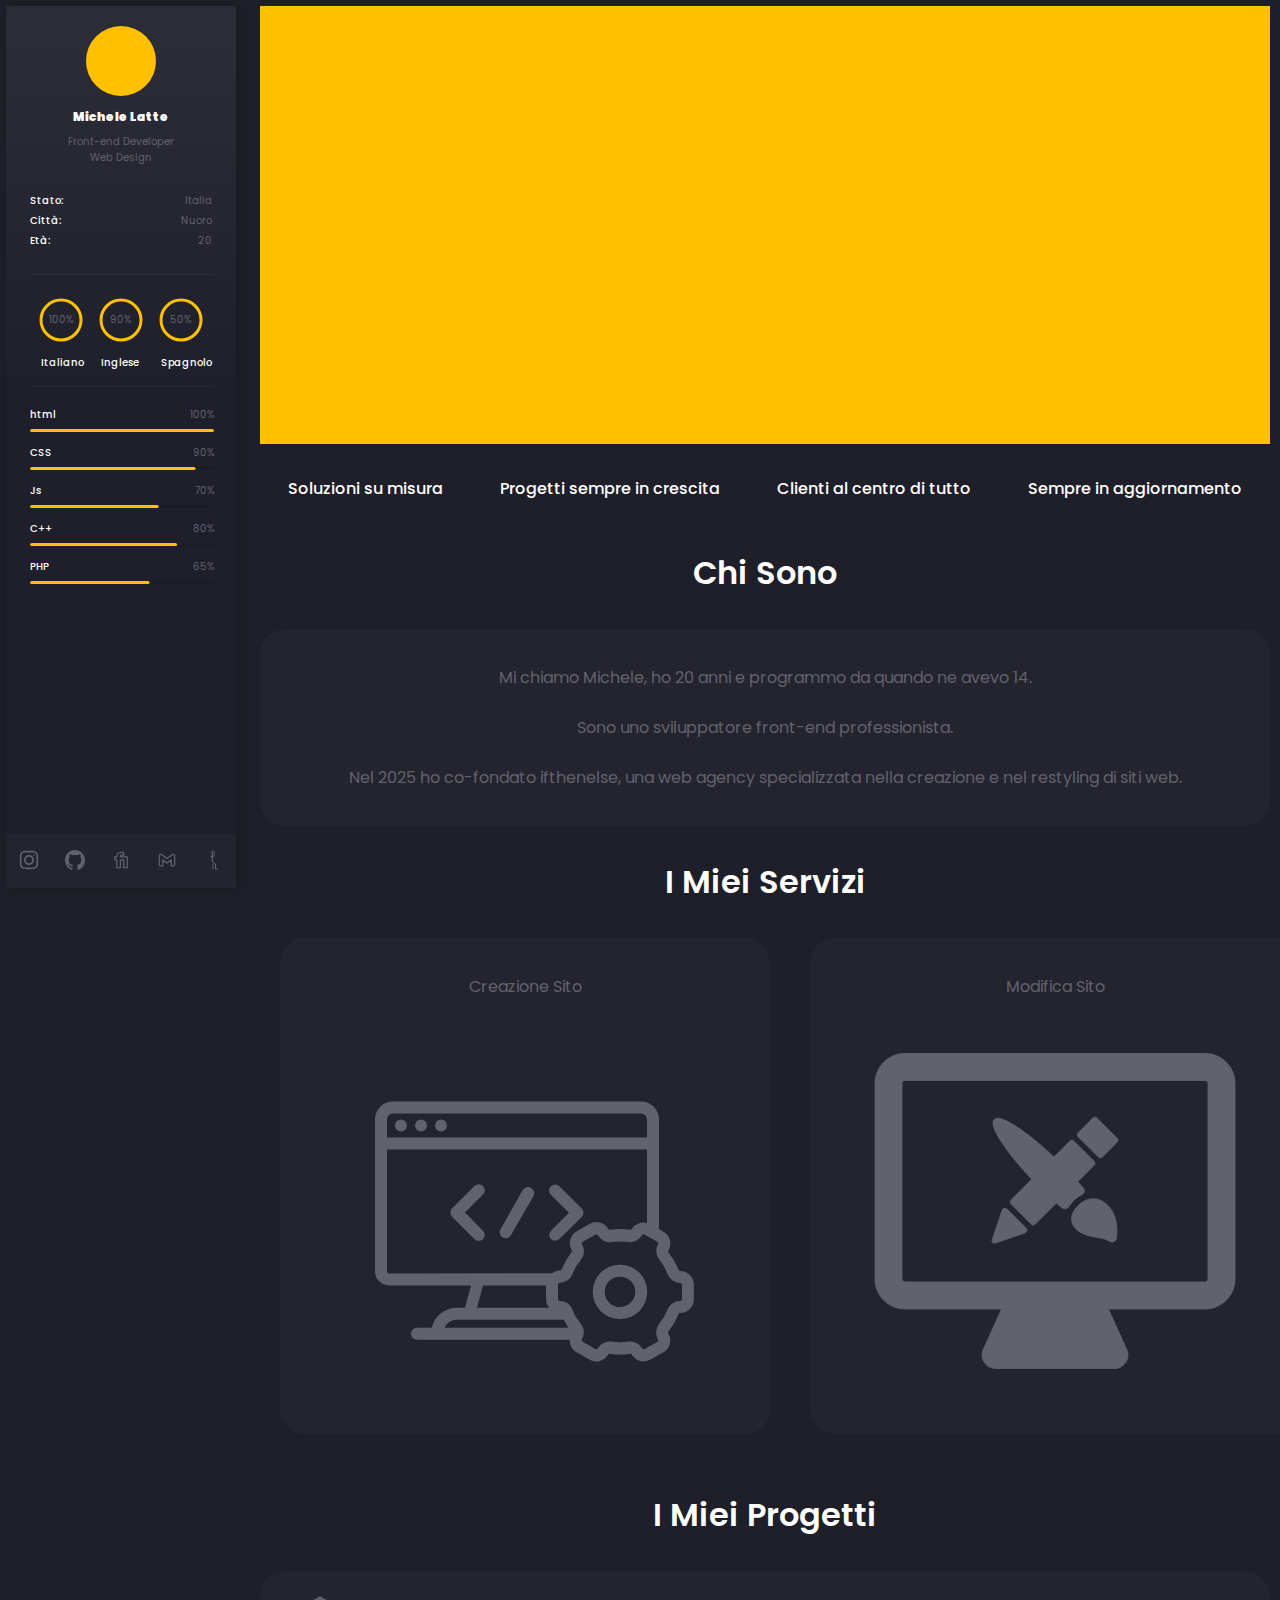
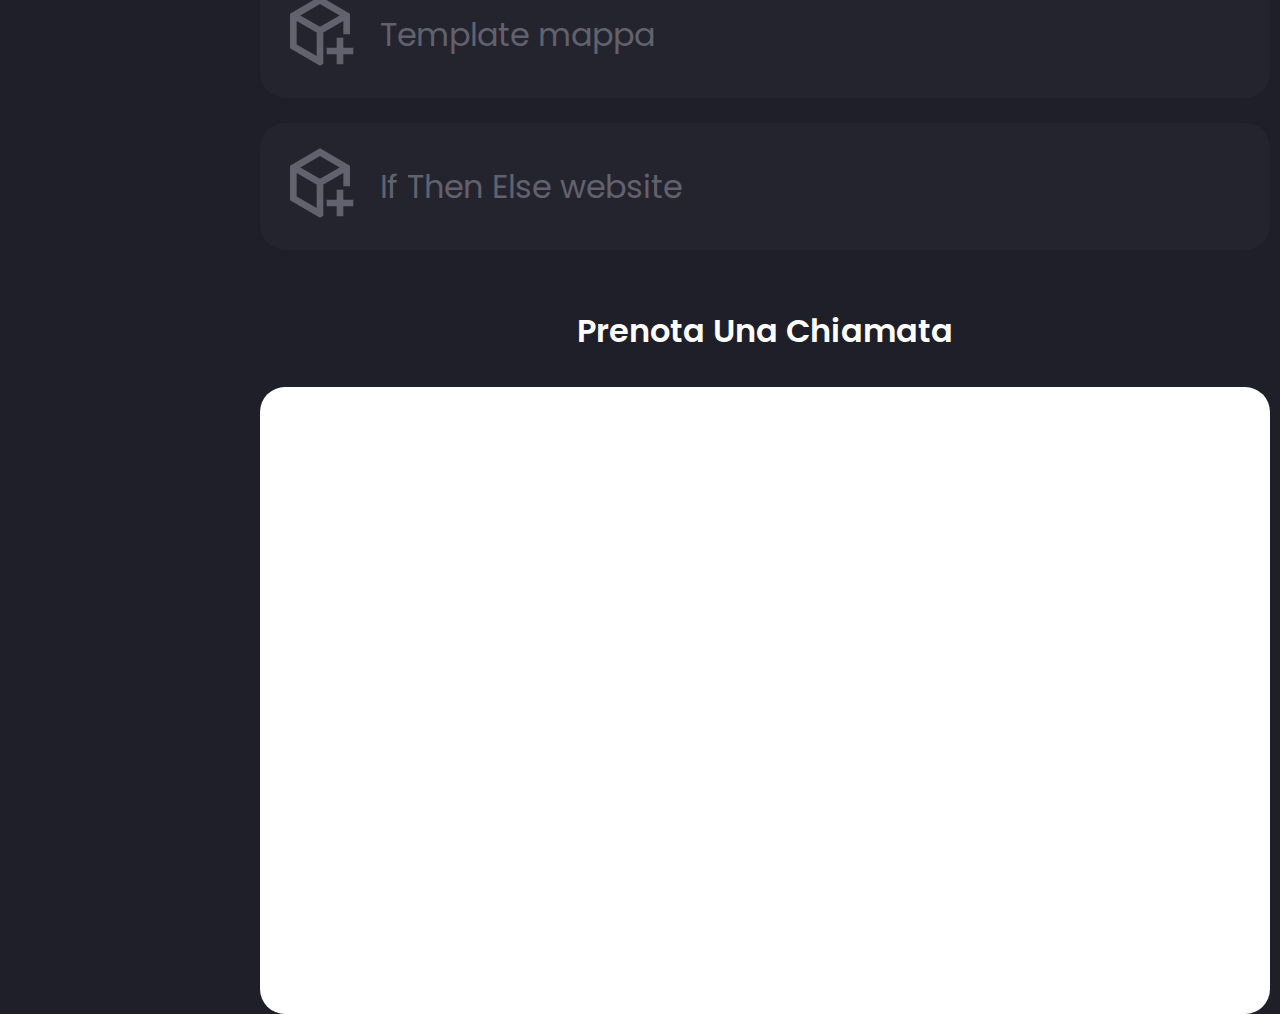
==== commit 2d46a6f4: "responsive design" ====
--- a/index.html
+++ b/index.html
@@ -3,7 +3,7 @@
     <head>
         <title>portfolio</title>
         <meta charset = "UTF-8">
-        <meta name = "viewport" content = "width=device-width, initial-scale=1.0">
+        <meta name="viewport" content="width=device-width, initial-scale=1, maximum-scale=1, user-scalable=no">
         <link href = "https://fonts.googleapis.com/css2?family=Poppins:wght@300;400;500;600&display=swap" rel="stylesheet">
         <link rel = "stylesheet" href = "style.css">    
     </head>
@@ -197,7 +197,7 @@
                      <div class="Subtitle-text">Template mappa</div>
                  </div>
              </div>
- 
+
              <div class="block-title">
                  <p class ="white-text">Prenota Una Chiamata </p> 
              </div>
--- a/style.css
+++ b/style.css
@@ -327,31 +327,99 @@
     font-size: 32px ;
     margin-left: 20px;
 }
-
-
-
-
-
-
-
-
 .appointment{
     background-color: #fff;
     padding-top: 20px;
     margin-top: 25px;
     border-radius: 25px;
 }
+
+
+
+
+
 /* Design da Mobile*/
 @media screen and (max-width: 600px) {
-    .sidebar {
-        transform: translateX(-240px);
-        width: 200px;
-        height: 100vh;
-        position: fixed;
-        top: 0;
-        left: 0;
-        box-shadow: 2px 0 10px rgba(0, 0, 0, 0.2);
-    }
+                /* Impostazioni iniziali della sidebar */
+..sidebar {
+    transform: translateX(-240px); /* La sidebar è nascosta inizialmente */
+    width: 240px; /* Larghezza della sidebar */
+    height: 100vh;
+    position: fixed;
+    top: 0;
+    left: 0;
+    box-shadow: 2px 0 10px rgba(0, 0, 0, 0.2);
+    transition: transform 0.3s ease; /* Transizione per apertura/chiusura */
+    z-index: 1000; /* Deve stare sopra gli altri contenuti */
+    background-color: var(--sidebar-bg-color); /* Colore di sfondo della sidebar */
+}
+
+/* Quando la sidebar è aperta (a tutta larghezza) */
+.sidebar.open {
+    transform: translateX(0); /* La sidebar si sposta in posizione visibile */
+    width: 100vw; /* Larghezza 100% della finestra */
+    box-shadow: 2px 0 10px rgba(0, 0, 0, 0.5); /* Ombra per evidenziare */
+}
+
+/* Stile per il pulsante di apertura della sidebar */
+.sidebar-toggle {
+    position: absolute;
+    top: 20px;
+    left: 20px;
+    z-index: 1050; /* Deve stare sopra la sidebar */
+    background: var(--button-bg-color); /* Colore di sfondo del pulsante */
+    color: var(--button-color); /* Colore del testo del pulsante */
+    border: none;
+    padding: 10px 20px;
+    cursor: pointer;
+}
+
+/* Footer */
+.footer {
+    position: fixed;
+    bottom: 0;
+    width: 100%;
+    background-color: var(--footer-bg-color); /* Colore footer */
+    z-index: 1001; /* Deve stare sopra la sidebar */
+}
+
+/* Blocco lo scroll della pagina quando la sidebar è aperta */
+body.sidebar-open {
+    overflow: hidden; /* Disabilita lo scroll del body */
+}
+
+/* Blocco dello zoom sulla pagina (utile su dispositivi mobili) */
+meta[name="viewport"] {
+    content: "width=device-width, initial-scale=1, maximum-scale=1, user-scalable=no"; /* Blocca lo zoom */
+}
+
+
+
+                .content {
+                    margin-left: 0;
+                }
+
+                .menu-toggle {
+                    display: block;
+                    position: fixed;
+                    top: 10px;
+                    left: 10px;
+                    background-color: var(--giallo);
+                    color: black;
+                    border: none;
+                    font-size: 20px;
+                    padding: 10px;
+                    cursor: pointer;
+                    z-index: 100;
+                }
+
+               
+            
+
+
+
+
+
 
     .content {
         margin-left: 0;
@@ -370,8 +438,4 @@
         cursor: pointer;
         z-index: 100;
     }
-
-    .sidebar.open {
-        transform: translateX(0);
-    }
-}
+}
